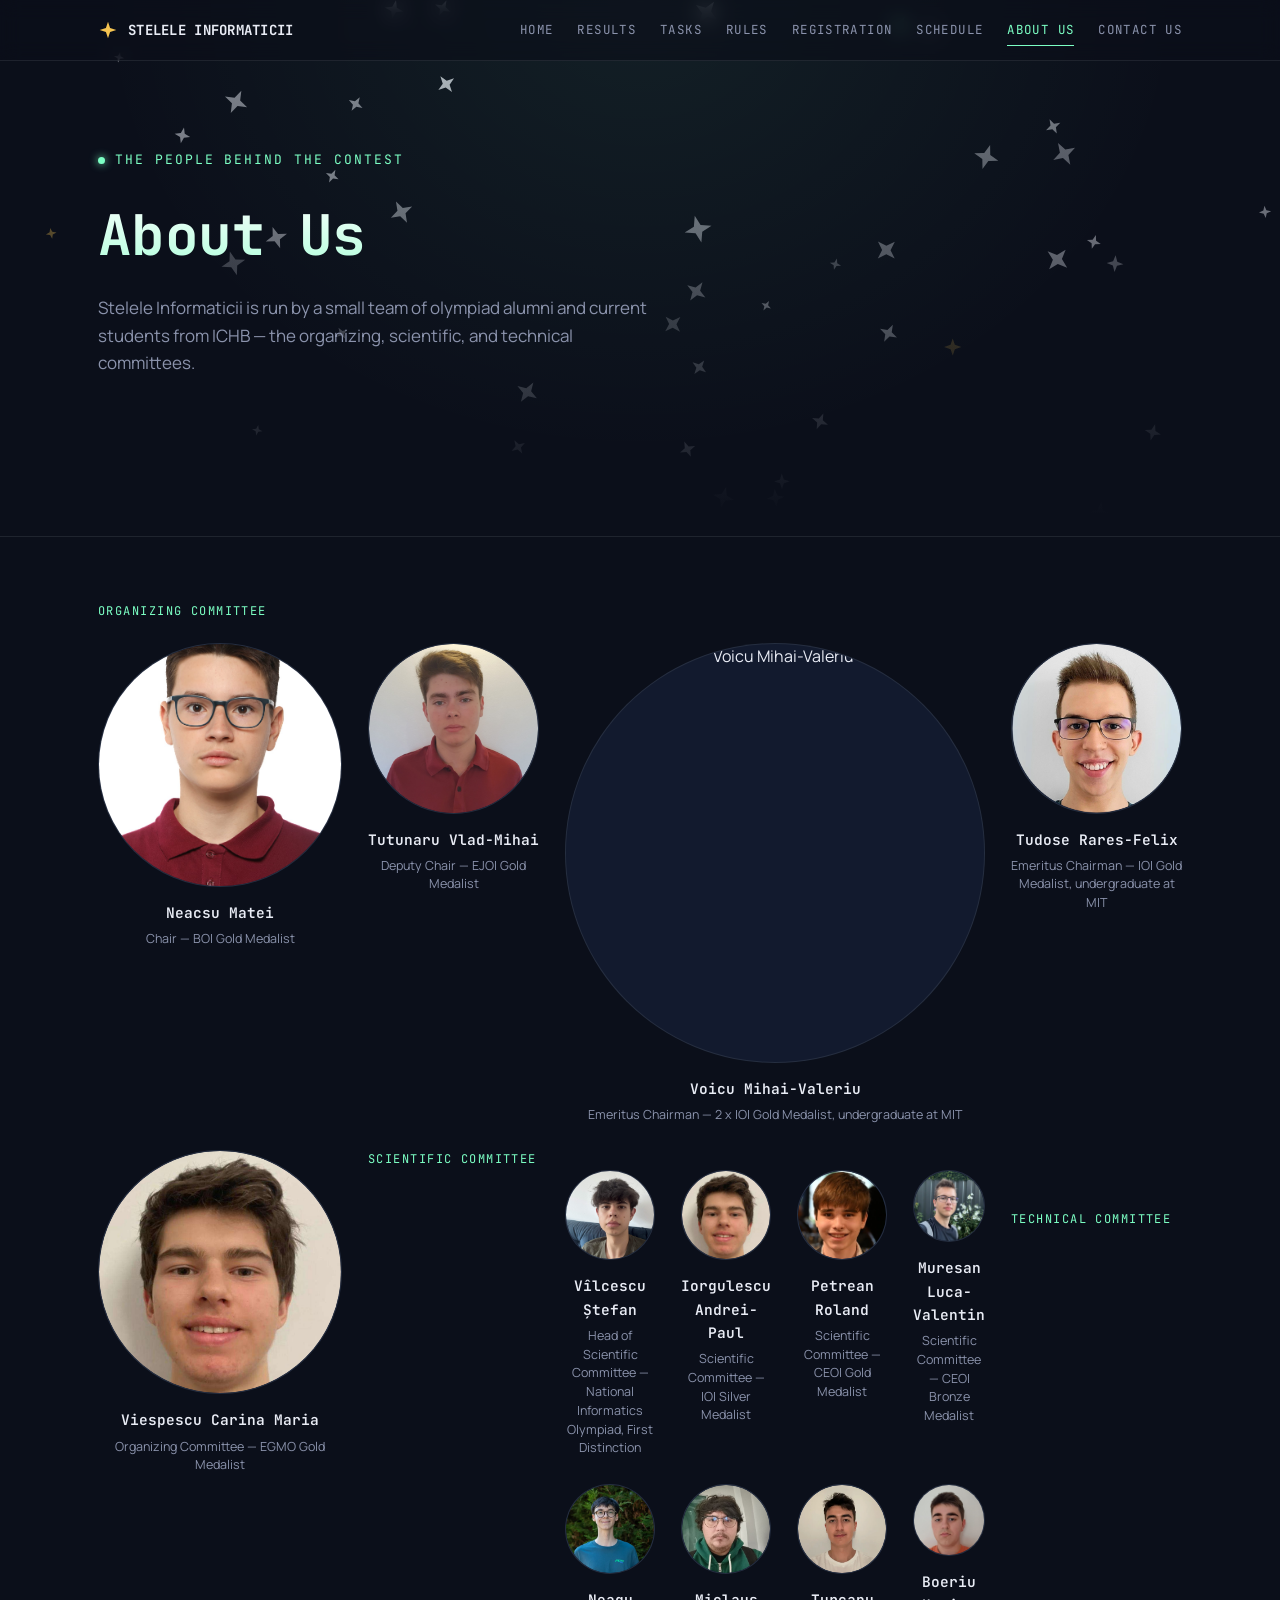
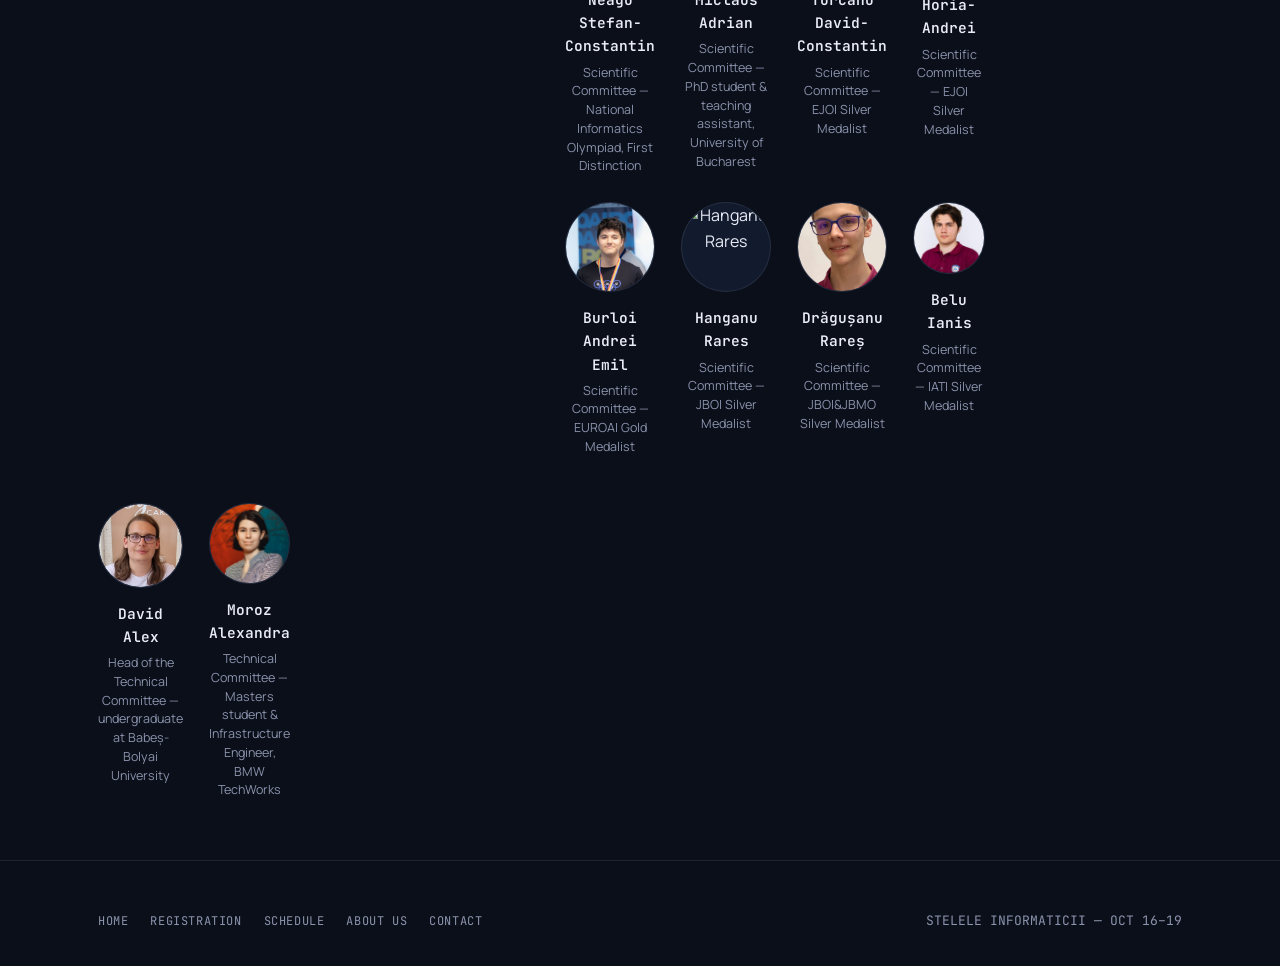
==== about.html @ 8d378898 "we" ====
<!DOCTYPE html>
<html lang="en">
<head>
<meta charset="UTF-8">
<meta name="viewport" content="width=device-width, initial-scale=1, minimum-scale=1">
<title>About Us — Stelele Informaticii</title>
<meta name="description" content="Meet the organizing, scientific, and technical committees behind Stelele Informaticii.">
<meta name="robots" content="index, follow">
<link rel="canonical" href="https://steleleinformaticii.ichb.ro/about">
<meta property="og:type" content="website">
<meta property="og:site_name" content="Stelele Informaticii">
<meta property="og:title" content="About Us — Stelele Informaticii">
<meta property="og:description" content="Meet the organizing, scientific, and technical committees behind Stelele Informaticii.">
<meta property="og:url" content="https://steleleinformaticii.ichb.ro/about">
<meta property="og:image" content="https://steleleinformaticii.ichb.ro/assets/icons/favicon-512.png">
<meta name="twitter:card" content="summary_large_image">
<meta name="twitter:title" content="About Us — Stelele Informaticii">
<meta name="twitter:description" content="Meet the organizing, scientific, and technical committees behind Stelele Informaticii.">
<meta name="twitter:image" content="https://steleleinformaticii.ichb.ro/assets/icons/favicon-512.png">
<link rel="preconnect" href="https://fonts.googleapis.com">
<link rel="preconnect" href="https://fonts.gstatic.com" crossorigin>
<link href="https://fonts.googleapis.com/css2?family=JetBrains+Mono:wght@400;500;600;700&family=Manrope:wght@400;500;600;700;800&display=swap" rel="stylesheet">
<link rel="stylesheet" href="/assets/style.css">
<link rel="icon" href="/assets/icons/favicon.svg" type="image/svg+xml">
<link rel="icon" href="/assets/icons/favicon.ico" sizes="any">
<link rel="apple-touch-icon" href="/assets/icons/apple-touch-icon.png">
</head>
<body>

<header class="site-header">
  <nav>
    <a class="brand" href="/">
      <span class="glyph"><svg viewBox="0 0 24 24" fill="none"><path d="M12 2L14.5 9.5L22 12L14.5 14.5L12 22L9.5 14.5L2 12L9.5 9.5L12 2Z" fill="#F5C451"/></svg></span>
      STELELE INFORMATICII
    </a>
    <button class="navtoggle" id="navToggle" aria-label="Toggle menu">☰</button>
    <div class="navlinks" id="navLinks">
      <a href="/">Home</a>
      <a href="/results">Results</a>
      <a href="/tasks">Tasks</a>
      <a href="/rules">Rules</a>
      <a href="/registration">Registration</a>
      <a href="/schedule">Schedule</a>
      <a href="/about" class="active">About Us</a>
      <a href="/contact">Contact Us</a>
    </div>
  </nav>
</header>

<section class="page-hero">
  <canvas id="starfield"></canvas>
  <div class="page-hero-inner">
    <span class="eyebrow"><span class="dot"></span> THE PEOPLE BEHIND THE CONTEST</span>
    <h1>About Us</h1>
    <p class="lede">Stelele Informaticii is run by a small team of olympiad alumni and current students from ICHB — the organizing, scientific, and technical committees.</p>
  </div>
</section>

<section class="tight">
  <div class="container">

    <span class="team-group-label">Organizing Committee</span>
    <div class="team-grid">
      <div class="team-card">
        <div class="team-photo"><img src="uploads/photos/neacsu.png" alt="Neacsu Matei" loading="lazy"></div>
        <h3>Neacsu Matei</h3>
        <p>Chair — BOI Gold Medalist</p>
      </div>
        <div class="team-card">
        <div class="team-photo"><img src="uploads/teamPhotos/tvladm-1024x1024.png" alt="Tutunaru Vlad-Mihai" loading="lazy"></div>
        <h3>Tutunaru Vlad-Mihai</h3>
        <p>Deputy Chair — EJOI Gold Medalist</p>
      </div>
      <div class="team-card">
        <div class="team-photo"><img src="uploads/teamPhotos/untitled-design-1-1-1024.png" alt="Voicu Mihai-Valeriu" loading="lazy"></div>
        <h3>Voicu Mihai-Valeriu</h3>
        <p>Emeritus Chairman — 2 x IOI Gold Medalist, undergraduate at MIT</p>
      </div>
      <div class="team-card">
        <div class="team-photo"><img src="uploads/teamPhotos/untitled-design-1024-2.png" alt="Tudose Rares-Felix" loading="lazy"></div>
        <h3>Tudose Rares-Felix</h3>
        <p>Emeritus Chairman — IOI Gold Medalist, undergraduate at MIT</p>
      </div>
      <div class="team-card">
        <div class="team-photo"><img src="uploads/teamPhotos/IMG-20251005-WA0005-modified.png" alt="Iorgulescu Andrei-Paul" loading="lazy"></div>
        <h3>Viespescu Carina Maria</h3>
        <p>Organizing Committee — EGMO Gold Medalist</p>
    </div>

    <span class="team-group-label">Scientific Committee</span>
    <div class="team-grid">
      <div class="team-card">
        <div class="team-photo"><img src="uploads/photos/vilcescu.png" alt="Vîlcescu Ștefan" loading="lazy"></div>
        <h3>Vîlcescu Ștefan</h3>
        <p>Head of Scientific Committee — National Informatics Olympiad, First Distinction</p>
      </div>
      <div class="team-card">
        <div class="team-photo"><img src="uploads/teamPhotos/IMG-20251005-WA0005-modified.png" alt="Iorgulescu Andrei-Paul" loading="lazy"></div>
        <h3>Iorgulescu Andrei-Paul</h3>
        <p>Scientific Committee — IOI Silver Medalist</p>
      </div>
      <div class="team-card">
        <div class="team-photo"><img src="uploads/teamPhotos/cropped_circle_image2.png" alt="Roland Petrean" loading="lazy"></div>
        <h3>Petrean Roland</h3>
        <p>Scientific Committee — CEOI Gold Medalist</p>
      </div>
      <div class="team-card">
        <div class="team-photo"><img src="uploads/teamPhotos/muresan.png" alt="Muresan Luca-Valentin" loading="lazy"></div>
        <h3>Muresan Luca-Valentin</h3>
        <p>Scientific Committee — CEOI Bronze Medalist</p>
      </div>
      <div class="team-card">
        <div class="team-photo"><img src="uploads/teamPhotos/neagu.png" alt="Neagu Stefan-Constantin" loading="lazy"></div>
        <h3>Neagu Stefan-Constantin</h3>
        <p>Scientific Committee — National Informatics Olympiad, First Distinction</p>
      </div>
      <div class="team-card">
        <div class="team-photo"><img src="uploads/teamPhotos/miclaus.png" alt="Miclaus Adrian" loading="lazy"></div>
        <h3>Miclaus Adrian</h3>
        <p>Scientific Committee — PhD student &amp; teaching assistant, University of Bucharest</p>
      </div>
      <div class="team-card">
        <div class="team-photo"><img src="uploads/teamPhotos/turcavid.png" alt="Turcanu David-Constantin" loading="lazy"></div>
        <h3>Turcanu David-Constantin</h3>
        <p>Scientific Committee — EJOI Silver Medalist</p>
      </div>
      <div class="team-card">
        <div class="team-photo"><img src="uploads/photos/boeriu.png" alt="Boeriu Horia-Andrei" loading="lazy"></div>
        <h3>Boeriu Horia-Andrei</h3>
        <p>Scientific Committee — EJOI Silver Medalist</p>
      </div>
      <div class="team-card">
        <div class="team-photo"><img src="uploads/photos/burloi.png" alt="Burloi Andrei Emil" loading="lazy"></div>
        <h3>Burloi Andrei Emil</h3>
        <p>Scientific Committee — EUROAI Gold Medalist</p>
      </div>
      <div class="team-card">
        <div class="team-photo"><img src="uploads/photos/hanganu.png" alt="Hanganu Rares" loading="lazy"></div>
        <h3>Hanganu Rares</h3>
        <p>Scientific Committee — JBOI Silver Medalist</p>
      </div>
      <div class="team-card">
        <div class="team-photo"><img src="uploads/photos/dragusanu.png" alt="Drăgușanu Rareș" loading="lazy"></div>
        <h3>Drăgușanu Rareș</h3>
        <p>Scientific Committee — JBOI&JBMO Silver Medalist</p>
        </p>
      </div>
      <div class="team-card">
        <div class="team-photo"><img src="uploads/photos/belu.png" alt="Belu Ianis" loading="lazy"></div>
        <h3>Belu Ianis</h3>
        <p>Scientific Committee — IATI Silver Medalist</p>
        </p>
      </div>
    </div>

    <span class="team-group-label">Technical Committee</span>
    <div class="team-grid">
      <div class="team-card">
        <div class="team-photo"><img src="uploads/teamPhotos/alexutzucerculet-1024x1024.png" alt="David Alex" loading="lazy"></div>
        <h3>David Alex</h3>
        <p>Head of the Technical Committee — undergraduate at Babeș-Bolyai University</p>
      </div>
        <div class="team-card">
        <div class="team-photo"><img src="uploads/photos/moroz.png" alt="Moroz Alexandra" loading="lazy"></div>
        <h3>Moroz Alexandra</h3>
        <p>Technical Committee — Masters student & Infrastructure Engineer, BMW TechWorks</p>
      </div>
    </div>

  </div>
</section>

<footer>
  <div class="container footer-inner">
    <div class="footer-links">
      <a href="/">Home</a>
      <a href="/registration">Registration</a>
      <a href="/schedule">Schedule</a>
      <a href="/about">About Us</a>
      <a href="/contact">Contact</a>
    </div>
    <div class="footer-credit">STELELE INFORMATICII — OCT 16–19</div>
  </div>
</footer>

<script src="/assets/main.js"></script>
</body>
</html>
---- assets/style.css ----
/* ===================================================================
   Stelele Informaticii — shared stylesheet
   =================================================================== */

:root{
  --void:#0B0F1A;
  --space:#121A2E;
  --space-light:#1B2740;
  --star-gold:#F5C451;
  --phosphor:#7CFFC4;
  --text:#E9ECF5;
  --muted:#8B93AC;
  --line: rgba(233,236,245,0.09);
  --font-display:'JetBrains Mono', monospace;
  --font-body:'Manrope', sans-serif;
}

*{box-sizing:border-box; margin:0; padding:0;}
html{scroll-behavior:smooth;}
body{
  background:var(--void);
  color:var(--text);
  font-family:var(--font-body);
  line-height:1.6;
  overflow-x:hidden;
}
a{color:inherit; text-decoration:none;}
::selection{background:var(--phosphor); color:var(--void);}
:focus-visible{outline:2px solid var(--phosphor); outline-offset:3px;}
img{max-width:100%; display:block;}

.container{max-width:1140px; margin:0 auto; padding:0 28px;}

/* ---------- NAV ---------- */
header.site-header{
  position:fixed; top:0; left:0; right:0; z-index:50;
  backdrop-filter:blur(10px);
  background:rgba(11,15,26,0.65);
  border-bottom:1px solid var(--line);
}
nav{
  display:flex; align-items:center; justify-content:space-between;
  padding:16px 28px; max-width:1140px; margin:0 auto;
}
.brand{
  display:flex; align-items:center; gap:10px;
  font-family:var(--font-display); font-weight:700; font-size:14px; letter-spacing:0.02em;
  white-space:nowrap;
}
.brand .glyph{width:20px; height:20px; display:inline-block; flex-shrink:0;}
.brand .glyph svg{width:100%; height:100%;}
.navlinks{
  display:flex; gap:24px; font-size:12.5px; font-family:var(--font-display);
  letter-spacing:0.03em; text-transform:uppercase;
}
.navlinks a{color:var(--muted); position:relative; padding:4px 0; transition:color .2s ease; white-space:nowrap;}
.navlinks a:hover, .navlinks a.active{color:var(--phosphor);}
.navlinks a::after{
  content:''; position:absolute; left:0; bottom:-2px; width:0; height:1px;
  background:var(--phosphor); transition:width .25s ease;
}
.navlinks a:hover::after, .navlinks a.active::after{width:100%;}
.navtoggle{display:none; background:none; border:none; color:var(--text); font-size:22px; cursor:pointer;}

@media (max-width: 900px){
  .navlinks{
    position:fixed; top:65px; left:0; right:0;
    background:var(--space); border-bottom:1px solid var(--line);
    display:grid; grid-template-columns:1fr 1fr; gap:0;
    padding:6px 0 10px;
    max-height:calc(100vh - 65px);
    overflow-y:auto;
    box-shadow:0 20px 40px rgba(0,0,0,0.35);
    opacity:0; visibility:hidden; transform:translateY(-8px);
    transition:opacity .2s ease, transform .2s ease, visibility .2s ease;
  }
  .navlinks.open{opacity:1; visibility:visible; transform:translateY(0);}
  .navlinks a{
    padding:13px 20px; width:100%;
    border-bottom:1px solid var(--line);
  }
  .navlinks a::after{display:none;}
  .navtoggle{display:block;}
}
@media (max-width: 420px){
  .navlinks{grid-template-columns:1fr;}
}

/* ---------- STARFIELD ---------- */
#starfield{position:absolute; inset:0; width:100%; height:100%; display:block; z-index:0;}

/* ---------- HERO (home) ---------- */
.hero{
  position:relative; min-height:100vh; display:flex; flex-direction:column;
  justify-content:center; padding-top:90px; overflow:hidden;
}
.hero::after{
  content:''; position:absolute; inset:0;
  background:radial-gradient(ellipse 900px 650px at 8% 42%, rgba(11,15,26,0.72), transparent 68%),
             radial-gradient(ellipse at 50% 30%, rgba(124,255,196,0.05), transparent 60%),
             linear-gradient(180deg, transparent 0%, var(--void) 96%);
  pointer-events:none;
}
.hero-inner{position:relative; z-index:2; max-width:1140px; margin:0 auto; padding:0 28px; width:100%;}

/* ---------- PAGE HERO (subpages) ---------- */
.page-hero{
  position:relative; min-height:44vh; display:flex; flex-direction:column;
  justify-content:center; padding-top:90px; overflow:hidden; border-bottom:1px solid var(--line);
}
.page-hero::after{
  content:''; position:absolute; inset:0;
  background:radial-gradient(ellipse at 50% 0%, rgba(124,255,196,0.07), transparent 60%),
             linear-gradient(180deg, transparent 0%, var(--void) 96%);
  pointer-events:none;
}
.page-hero-inner{position:relative; z-index:2; max-width:1140px; margin:0 auto; padding:60px 28px; width:100%;}
.page-hero h1{
  font-family:var(--font-display); font-weight:700; font-size:clamp(32px, 6vw, 56px);
  letter-spacing:-0.01em; margin-bottom:14px;
  background:linear-gradient(180deg, #fff 0%, var(--phosphor) 150%);
  -webkit-background-clip:text; background-clip:text; color:transparent;
}
.page-hero p.lede{color:var(--muted); font-size:17px; max-width:560px;}

.eyebrow{
  font-family:var(--font-display); color:var(--phosphor); font-size:13px; letter-spacing:0.15em;
  text-transform:uppercase; display:flex; align-items:center; gap:10px; margin-bottom:20px;
}
.eyebrow .dot{
  width:7px; height:7px; background:var(--phosphor); border-radius:50%;
  box-shadow:0 0 8px var(--phosphor); animation:pulse 1.8s ease-in-out infinite;
}
@keyframes pulse{0%,100%{opacity:1;} 50%{opacity:.35;}}

h1.title{
  font-family:var(--font-display); font-weight:700; font-size:clamp(42px, 8vw, 92px);
  line-height:1.02; letter-spacing:-0.01em;
  background:linear-gradient(180deg, #fff 0%, var(--phosphor) 130%);
  -webkit-background-clip:text; background-clip:text; color:transparent; margin-bottom:22px;
  text-shadow:0 4px 30px rgba(0,0,0,0.45);
}
.subhead{font-size:clamp(17px, 2.2vw, 21px); color:var(--muted); max-width:560px; margin-bottom:36px; font-weight:500; text-shadow:0 2px 16px rgba(11,15,26,0.9);}
.datestamp{
  display:inline-flex; align-items:center; gap:14px; font-family:var(--font-display);
  font-size:clamp(24px, 4vw, 40px); font-weight:700; color:var(--star-gold); margin-bottom:36px; letter-spacing:0.02em;
}
.datestamp .cursor{display:inline-block; width:0.5ch; height:1em; background:var(--star-gold); animation:blink 1s steps(1) infinite;}
@keyframes blink{50%{opacity:0;}}

.cta-row{display:flex; gap:18px; flex-wrap:wrap;}
.btn{
  display:inline-flex; align-items:center; gap:8px; font-family:var(--font-display); font-size:13px;
  letter-spacing:0.06em; text-transform:uppercase; padding:15px 26px; border-radius:3px;
  transition:all .2s ease; cursor:pointer; border:1px solid transparent;
}
.btn-primary{background:var(--phosphor); color:var(--void) !important; font-weight:700;}
.btn-primary:hover{background:#98ffd2; transform:translateY(-1px);}
.btn-ghost{border:1px solid var(--line); color:var(--text);}
.btn-ghost:hover{border-color:var(--phosphor); color:var(--phosphor);}
.btn-small{padding:10px 18px; font-size:11.5px;}

/* ---------- SECTION GENERIC ---------- */
section{position:relative; padding:100px 0;}
section.tight{padding:60px 0;}
.section-label{
  font-family:var(--font-display); color:var(--phosphor); font-size:13px; letter-spacing:0.15em;
  text-transform:uppercase; margin-bottom:14px; display:block;
}
h2.section-title{
  font-family:var(--font-display); font-weight:700; font-size:clamp(28px, 4vw, 44px);
  letter-spacing:-0.01em; margin-bottom:20px; max-width:640px;
}
.section-intro{color:var(--muted); font-size:17px; max-width:640px; margin-bottom:50px;}

/* ---------- CONSTELLATION FEATURES (home) ---------- */
.constellation{position:relative;}
.constellation-svg{position:absolute; top:60px; left:0; width:100%; height:calc(100% - 120px); z-index:0; pointer-events:none;}
.constellation-svg path{fill:none; stroke:var(--line); stroke-width:1; stroke-dasharray:4 6;}
.constellation-svg circle{fill:var(--star-gold); opacity:.5;}
.feature-grid{position:relative; z-index:1; display:grid; grid-template-columns:repeat(3, 1fr); gap:32px;}
@media (max-width:900px){.feature-grid{grid-template-columns:1fr; gap:20px;} .constellation-svg{display:none;}}
.feature-card{
  background:linear-gradient(160deg, var(--space), var(--space-light)); border:1px solid var(--line);
  border-radius:6px; padding:34px 28px; transition:transform .25s ease, border-color .25s ease;
}
.feature-card:hover{transform:translateY(-6px); border-color:rgba(124,255,196,0.35);}
.feature-node{
  width:34px; height:34px; border-radius:50%; background:var(--void); border:1px solid var(--star-gold);
  display:flex; align-items:center; justify-content:center; margin-bottom:22px; position:relative;
}
.feature-node::before{content:''; position:absolute; inset:-6px; border:1px solid rgba(245,196,81,0.25); border-radius:50%;}
.feature-node svg{width:16px; height:16px; stroke:var(--star-gold);}
.feature-card h3{font-family:var(--font-display); font-size:18px; margin-bottom:10px; font-weight:600;}
.feature-card p{color:var(--muted); font-size:15px;}

/* ---------- DATES / LOG ---------- */
.dates-section{background:var(--space); border-top:1px solid var(--line); border-bottom:1px solid var(--line);}
.log-grid{
  display:grid; grid-template-columns:1fr 1fr; gap:1px; background:var(--line);
  border:1px solid var(--line); border-radius:6px; overflow:hidden;
}
@media (max-width:780px){.log-grid{grid-template-columns:1fr;}}
.log-entry{background:var(--void); padding:36px 34px;}
.log-entry .tag{font-family:var(--font-display); font-size:12px; letter-spacing:0.1em; text-transform:uppercase; color:var(--phosphor); display:block; margin-bottom:14px;}
.log-entry h3{font-family:var(--font-display); font-size:22px; margin-bottom:12px;}
.log-entry p{color:var(--muted); font-size:15px;}
.log-entry p a{color:var(--star-gold); border-bottom:1px solid rgba(245,196,81,0.4);}
.log-entry .value{font-family:var(--font-display); font-weight:700; color:var(--text);}

/* ---------- MISSION ---------- */
.mission-grid{display:grid; grid-template-columns:repeat(3, 1fr); gap:32px; margin-top:50px;}
@media (max-width:900px){.mission-grid{grid-template-columns:1fr;}}
.mission-card{border-top:1px solid var(--line); padding-top:24px;}
.mission-card .num{font-family:var(--font-display); color:var(--star-gold); font-size:13px; display:block; margin-bottom:14px;}
.mission-card h3{font-family:var(--font-display); font-size:18px; margin-bottom:10px; font-weight:600;}
.mission-card p{color:var(--muted); font-size:15px;}

/* ---------- CTA ---------- */
.cta-section{text-align:center; position:relative;}
.cta-section h2{font-family:var(--font-display); font-size:clamp(28px, 5vw, 46px); max-width:700px; margin:0 auto 20px; font-weight:700;}
.cta-section p{color:var(--muted); max-width:600px; margin:0 auto 40px; font-size:17px;}

/* ---------- PROSE (rules / registration text) ---------- */
.prose-block{max-width:760px;}
.prose-block + .prose-block{margin-top:56px; padding-top:44px; border-top:1px solid var(--line);}
.prose-block h2{
  font-family:var(--font-display); font-size:22px; font-weight:600; color:var(--phosphor);
  margin-bottom:16px; letter-spacing:0.01em;
}
.prose-block p{color:var(--muted); font-size:15.5px; margin-bottom:14px;}
.prose-block p:last-child{margin-bottom:0;}
.prose-block a{color:var(--star-gold); border-bottom:1px solid rgba(245,196,81,0.4);}
.prose-block ul{color:var(--muted); font-size:15.5px; padding-left:20px; margin-bottom:14px;}
.prose-block ul li{margin-bottom:6px;}
.prose-block strong{color:var(--text); font-weight:600;}
.toc{
  display:flex; flex-wrap:wrap; gap:10px; margin-bottom:60px;
}
.toc a{
  font-family:var(--font-display); font-size:12px; letter-spacing:0.04em; text-transform:uppercase;
  color:var(--muted); border:1px solid var(--line); padding:9px 16px; border-radius:20px; transition:all .2s ease;
}
.toc a:hover{border-color:var(--phosphor); color:var(--phosphor);}

.callout{
  background:linear-gradient(160deg, var(--space), var(--space-light)); border:1px solid var(--line);
  border-radius:6px; padding:26px 28px; margin-top:20px; display:flex; gap:16px; align-items:flex-start;
}
.callout .mark{color:var(--star-gold); font-family:var(--font-display); font-weight:700; font-size:13px; flex-shrink:0; margin-top:2px;}
.callout p{color:var(--muted); font-size:14.5px; margin:0;}

/* ---------- REGISTRATION LINK CARDS ---------- */
.reg-grid{display:grid; grid-template-columns:1fr 1fr; gap:24px; margin-top:20px;}
@media (max-width:700px){.reg-grid{grid-template-columns:1fr;}}
.reg-card{
  background:linear-gradient(160deg, var(--space), var(--space-light)); border:1px solid var(--line);
  border-radius:6px; padding:30px 28px;
}
.reg-card h3{font-family:var(--font-display); font-size:17px; margin-bottom:10px;}
.reg-card p{color:var(--muted); font-size:14.5px; margin-bottom:20px;}

/* ---------- TIMELINE (schedule) ---------- */
.timeline{position:relative; margin-top:20px;}
.timeline::before{
  content:''; position:absolute; left:19px; top:12px; bottom:12px; width:1px;
  background:linear-gradient(180deg, var(--star-gold), var(--line) 90%);
}
@media (max-width:700px){.timeline::before{left:11px;}}
.timeline-day{position:relative; padding-left:56px; margin-bottom:52px;}
@media (max-width:700px){.timeline-day{padding-left:36px;}}
.timeline-day:last-child{margin-bottom:0;}
.timeline-day::before{
  content:''; position:absolute; left:12px; top:6px; width:15px; height:15px; border-radius:50%;
  background:var(--void); border:2px solid var(--star-gold); box-shadow:0 0 12px rgba(245,196,81,0.4);
}
@media (max-width:700px){.timeline-day::before{left:4px; width:13px; height:13px;}}
.timeline-day .day-label{font-family:var(--font-display); color:var(--star-gold); font-size:13px; letter-spacing:0.08em; text-transform:uppercase; margin-bottom:4px; display:block;}
.timeline-day h3{font-family:var(--font-display); font-size:21px; margin-bottom:18px;}
.timeline-events{border-left:1px solid var(--line); padding-left:22px;}
.timeline-event{display:flex; gap:18px; padding:10px 0; border-bottom:1px solid var(--line);}
.timeline-event:last-child{border-bottom:none;}
.timeline-event .time{font-family:var(--font-display); color:var(--phosphor); font-size:13px; flex-shrink:0; width:110px;}
.timeline-event .what strong{display:block; font-size:15px; color:var(--text); margin-bottom:2px; font-weight:600;}
.timeline-event .what span{color:var(--muted); font-size:13.5px;}
@media (max-width:600px){
  .timeline-event{flex-direction:column; gap:4px;}
  .timeline-event .time{width:auto;}
}

/* ---------- TASKS ---------- */
.day-heading{
  font-family:var(--font-display); font-size:13px; letter-spacing:0.15em; text-transform:uppercase;
  color:var(--star-gold); margin:60px 0 24px; display:flex; align-items:center; gap:14px;
}
.day-heading:first-of-type{margin-top:0;}
.day-heading::after{content:''; flex:1; height:1px; background:var(--line);}
.task-card{
  background:linear-gradient(160deg, var(--space), var(--space-light)); border:1px solid var(--line);
  border-radius:6px; padding:26px 28px; margin-bottom:18px;
}
.task-card h3{font-family:var(--font-display); font-size:18px; margin-bottom:14px;}
.task-links{display:flex; flex-wrap:wrap; gap:10px;}
.task-links a{
  font-family:var(--font-display); font-size:12px; letter-spacing:0.03em; padding:8px 14px;
  border:1px solid var(--line); border-radius:4px; color:var(--muted); transition:all .2s ease;
}
.task-links a.primary{border-color:rgba(124,255,196,0.4); color:var(--phosphor);}
.task-links a:hover{border-color:var(--star-gold); color:var(--star-gold);}
.task-note{color:var(--muted); font-size:13px; margin-top:14px;}

/* ---------- TEAM (about) ---------- */
.team-grid{display:grid; grid-template-columns:repeat(4, 1fr); gap:26px; margin-top:20px;}
@media (max-width:980px){.team-grid{grid-template-columns:repeat(3, 1fr);}}
@media (max-width:700px){.team-grid{grid-template-columns:repeat(2, 1fr);}}
@media (max-width:480px){.team-grid{grid-template-columns:1fr;}}
.team-card{text-align:center;}
.team-photo{
  width:100%; aspect-ratio:1/1; border-radius:50%; overflow:hidden; border:1px solid var(--line);
  margin-bottom:14px; background:var(--space);
}
.team-photo img{width:100%; height:100%; object-fit:cover;}
.team-card h3{font-family:var(--font-display); font-size:14.5px; margin-bottom:6px; font-weight:600;}
.team-card p{color:var(--muted); font-size:12.5px; line-height:1.5;}
.team-group-label{
  font-family:var(--font-display); font-size:12px; letter-spacing:0.12em; text-transform:uppercase;
  color:var(--phosphor); margin:60px 0 24px;
}
.team-group-label:first-of-type{margin-top:0;}

/* ---------- CONTACT ---------- */
.contact-grid{display:grid; grid-template-columns:1fr 1fr; gap:40px; margin-top:10px;}
@media (max-width:820px){.contact-grid{grid-template-columns:1fr;}}
.contact-card{
  background:linear-gradient(160deg, var(--space), var(--space-light)); border:1px solid var(--line);
  border-radius:6px; padding:34px;
}
.contact-item{display:flex; gap:16px; padding:16px 0; border-bottom:1px solid var(--line);}
.contact-item:last-child{border-bottom:none;}
.contact-item .icon{
  width:36px; height:36px; border-radius:50%; border:1px solid var(--star-gold); flex-shrink:0;
  display:flex; align-items:center; justify-content:center;
}
.contact-item .icon svg{width:16px; height:16px; stroke:var(--star-gold);}
.contact-item .label{font-family:var(--font-display); font-size:11.5px; letter-spacing:0.06em; text-transform:uppercase; color:var(--muted); margin-bottom:4px;}
.contact-item .value{font-size:15.5px; color:var(--text);}
.contact-item .value a{color:var(--phosphor); border-bottom:1px solid rgba(124,255,196,0.4);}
.map-frame{border-radius:6px; overflow:hidden; border:1px solid var(--line); height:100%; min-height:320px;}
.map-frame iframe{width:100%; height:100%; min-height:320px; border:0; filter:grayscale(0.3) invert(0.92) contrast(0.9);}

/* ---------- RESULTS ---------- */
.results-embed{border:1px solid var(--line); border-radius:6px; overflow:hidden; background:var(--space);}
.results-embed iframe{width:100%; height:560px; border:0; display:block;}
.results-toolbar{display:flex; justify-content:space-between; align-items:center; flex-wrap:wrap; gap:16px; margin-bottom:20px;}

/* ---------- FOOTER ---------- */
footer{border-top:1px solid var(--line); padding:50px 0 34px;}
.footer-inner{display:flex; justify-content:space-between; align-items:center; flex-wrap:wrap; gap:24px;}
.footer-links{display:flex; gap:22px; flex-wrap:wrap; font-family:var(--font-display); font-size:12px; letter-spacing:0.05em; text-transform:uppercase;}
.footer-links a{color:var(--muted); transition:color .2s ease;}
.footer-links a:hover{color:var(--phosphor);}
.footer-credit{font-size:13px; color:var(--muted); font-family:var(--font-display);}

@media (prefers-reduced-motion: reduce){
  *{animation-duration:0.001ms !important; animation-iteration-count:1 !important; transition-duration:0.001ms !important;}
}
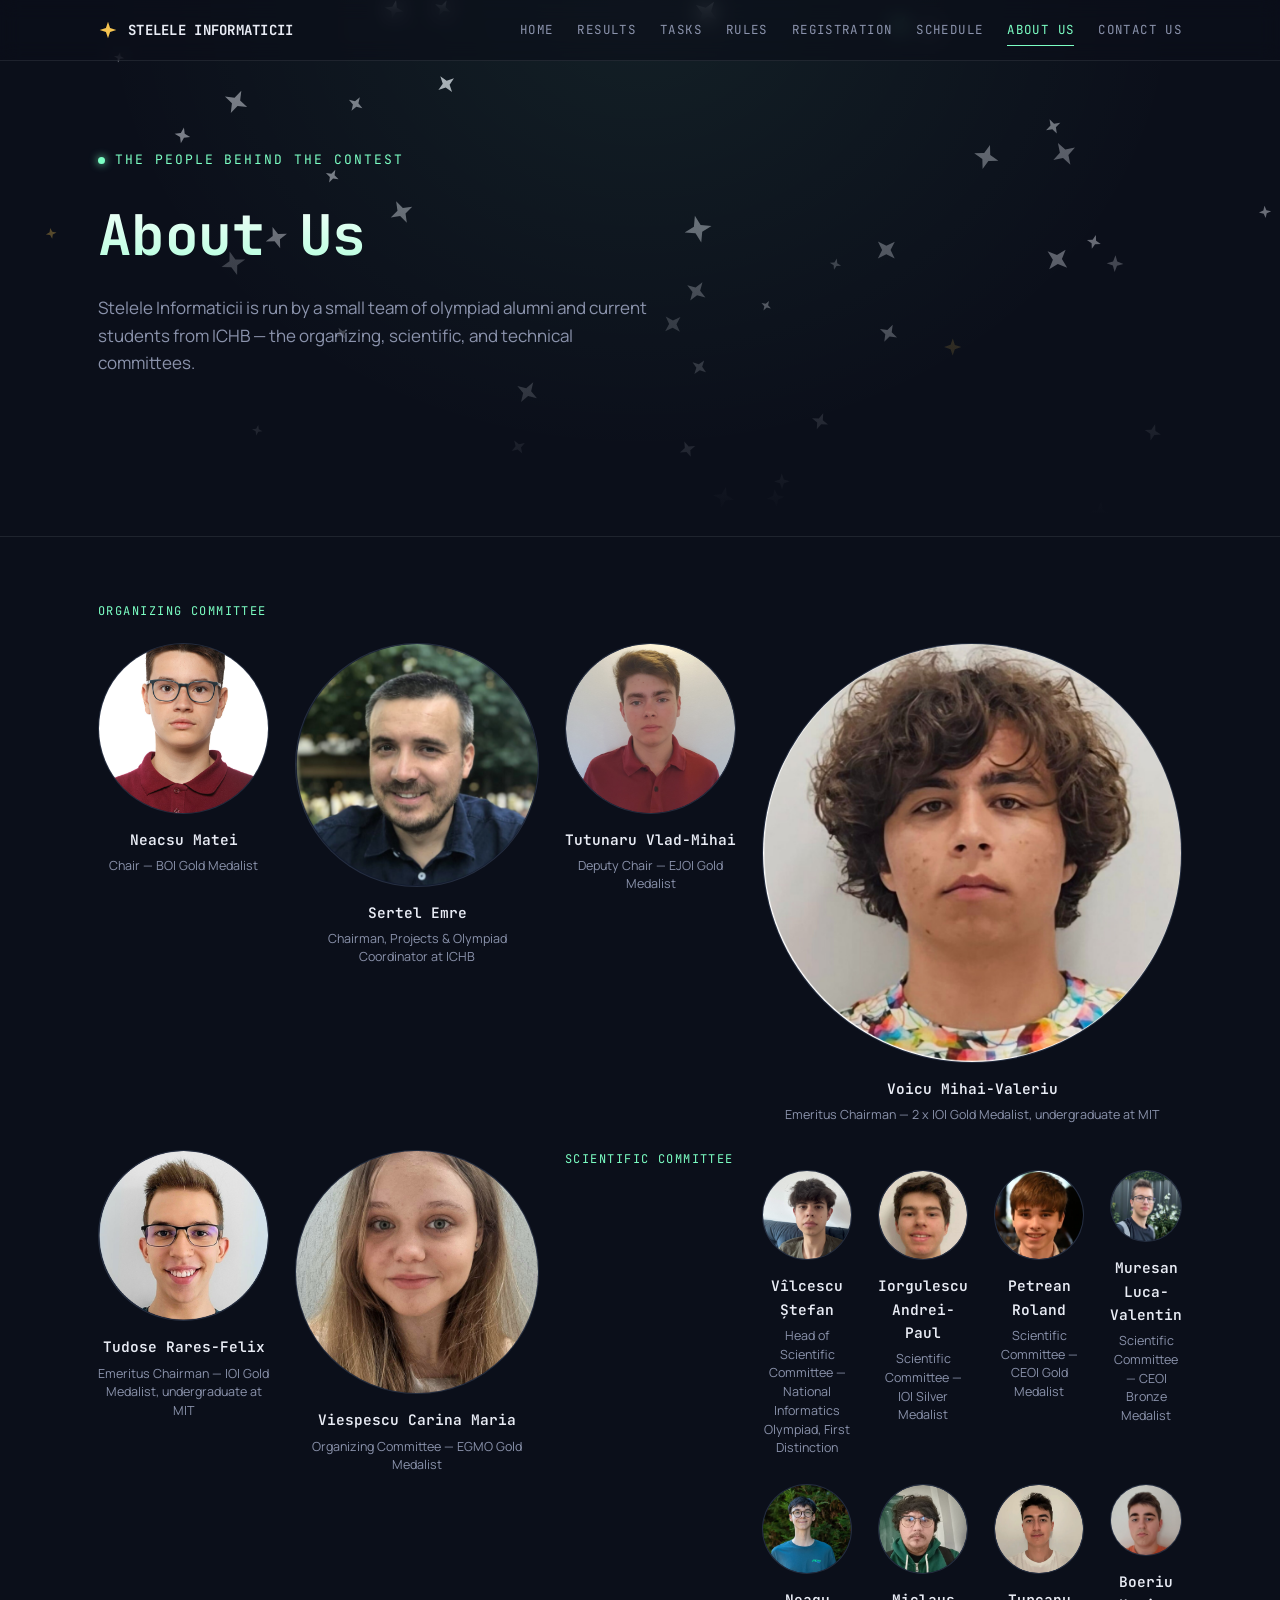
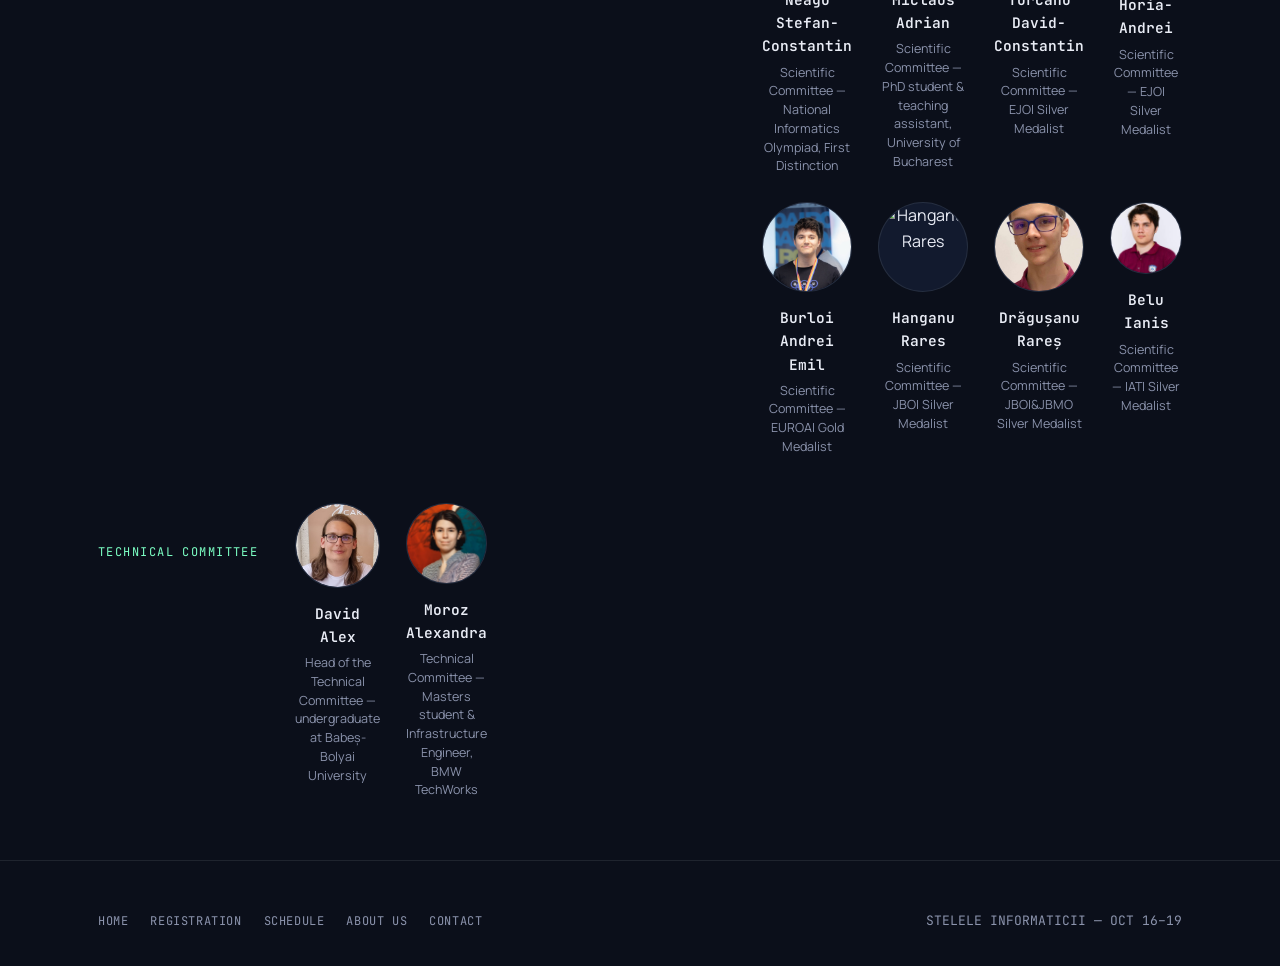
==== commit a7ab0fee: "lol" ====
--- a/about.html
+++ b/about.html
@@ -66,23 +66,28 @@
         <h3>Neacsu Matei</h3>
         <p>Chair — BOI Gold Medalist</p>
       </div>
-        <div class="team-card">
-        <div class="team-photo"><img src="uploads/teamPhotos/tvladm-1024x1024.png" alt="Tutunaru Vlad-Mihai" loading="lazy"></div>
+      <div class="team-card">
+        <div class="team-photo"><img src="uploads/photos/sertel.png" alt="Emre Sertel" loading="lazy"></div>
+        <h3>Sertel Emre</h3>
+        <p>Chairman, Projects & Olympiad Coordinator at ICHB</p>
+      </div>
+      <div class="team-card">
+        <div class="team-photo"><img src="uploads/photos/tutunaru.png" alt="Tutunaru Vlad-Mihai" loading="lazy"></div>
         <h3>Tutunaru Vlad-Mihai</h3>
         <p>Deputy Chair — EJOI Gold Medalist</p>
       </div>
       <div class="team-card">
-        <div class="team-photo"><img src="uploads/teamPhotos/untitled-design-1-1-1024.png" alt="Voicu Mihai-Valeriu" loading="lazy"></div>
+        <div class="team-photo"><img src="uploads/photos/voicu.png" alt="Voicu Mihai-Valeriu" loading="lazy"></div>
         <h3>Voicu Mihai-Valeriu</h3>
         <p>Emeritus Chairman — 2 x IOI Gold Medalist, undergraduate at MIT</p>
       </div>
       <div class="team-card">
-        <div class="team-photo"><img src="uploads/teamPhotos/untitled-design-1024-2.png" alt="Tudose Rares-Felix" loading="lazy"></div>
+        <div class="team-photo"><img src="uploads/photos/felix.png" alt="Tudose Rares-Felix" loading="lazy"></div>
         <h3>Tudose Rares-Felix</h3>
         <p>Emeritus Chairman — IOI Gold Medalist, undergraduate at MIT</p>
       </div>
       <div class="team-card">
-        <div class="team-photo"><img src="uploads/teamPhotos/IMG-20251005-WA0005-modified.png" alt="Iorgulescu Andrei-Paul" loading="lazy"></div>
+        <div class="team-photo"><img src="uploads/photos/viespescu.png" alt="Viespescu Carina Maria" loading="lazy"></div>
         <h3>Viespescu Carina Maria</h3>
         <p>Organizing Committee — EGMO Gold Medalist</p>
     </div>
@@ -95,32 +100,32 @@
         <p>Head of Scientific Committee — National Informatics Olympiad, First Distinction</p>
       </div>
       <div class="team-card">
-        <div class="team-photo"><img src="uploads/teamPhotos/IMG-20251005-WA0005-modified.png" alt="Iorgulescu Andrei-Paul" loading="lazy"></div>
+        <div class="team-photo"><img src="uploads/photos/iorgulescu.png" alt="Iorgulescu Andrei-Paul" loading="lazy"></div>
         <h3>Iorgulescu Andrei-Paul</h3>
         <p>Scientific Committee — IOI Silver Medalist</p>
       </div>
       <div class="team-card">
-        <div class="team-photo"><img src="uploads/teamPhotos/cropped_circle_image2.png" alt="Roland Petrean" loading="lazy"></div>
+        <div class="team-photo"><img src="uploads/photos/petrean.png" alt="Roland Petrean" loading="lazy"></div>
         <h3>Petrean Roland</h3>
         <p>Scientific Committee — CEOI Gold Medalist</p>
       </div>
       <div class="team-card">
-        <div class="team-photo"><img src="uploads/teamPhotos/muresan.png" alt="Muresan Luca-Valentin" loading="lazy"></div>
+        <div class="team-photo"><img src="uploads/photos/muresan.png" alt="Muresan Luca-Valentin" loading="lazy"></div>
         <h3>Muresan Luca-Valentin</h3>
         <p>Scientific Committee — CEOI Bronze Medalist</p>
       </div>
       <div class="team-card">
-        <div class="team-photo"><img src="uploads/teamPhotos/neagu.png" alt="Neagu Stefan-Constantin" loading="lazy"></div>
+        <div class="team-photo"><img src="uploads/photos/neagu.png" alt="Neagu Stefan-Constantin" loading="lazy"></div>
         <h3>Neagu Stefan-Constantin</h3>
         <p>Scientific Committee — National Informatics Olympiad, First Distinction</p>
       </div>
       <div class="team-card">
-        <div class="team-photo"><img src="uploads/teamPhotos/miclaus.png" alt="Miclaus Adrian" loading="lazy"></div>
+        <div class="team-photo"><img src="uploads/photos/miclaus.png" alt="Miclaus Adrian" loading="lazy"></div>
         <h3>Miclaus Adrian</h3>
         <p>Scientific Committee — PhD student &amp; teaching assistant, University of Bucharest</p>
       </div>
       <div class="team-card">
-        <div class="team-photo"><img src="uploads/teamPhotos/turcavid.png" alt="Turcanu David-Constantin" loading="lazy"></div>
+        <div class="team-photo"><img src="uploads/photos/turcanu.png" alt="Turcanu David-Constantin" loading="lazy"></div>
         <h3>Turcanu David-Constantin</h3>
         <p>Scientific Committee — EJOI Silver Medalist</p>
       </div>
@@ -156,7 +161,7 @@
     <span class="team-group-label">Technical Committee</span>
     <div class="team-grid">
       <div class="team-card">
-        <div class="team-photo"><img src="uploads/teamPhotos/alexutzucerculet-1024x1024.png" alt="David Alex" loading="lazy"></div>
+        <div class="team-photo"><img src="uploads/photos/alex.png" alt="David Alex" loading="lazy"></div>
         <h3>David Alex</h3>
         <p>Head of the Technical Committee — undergraduate at Babeș-Bolyai University</p>
       </div>
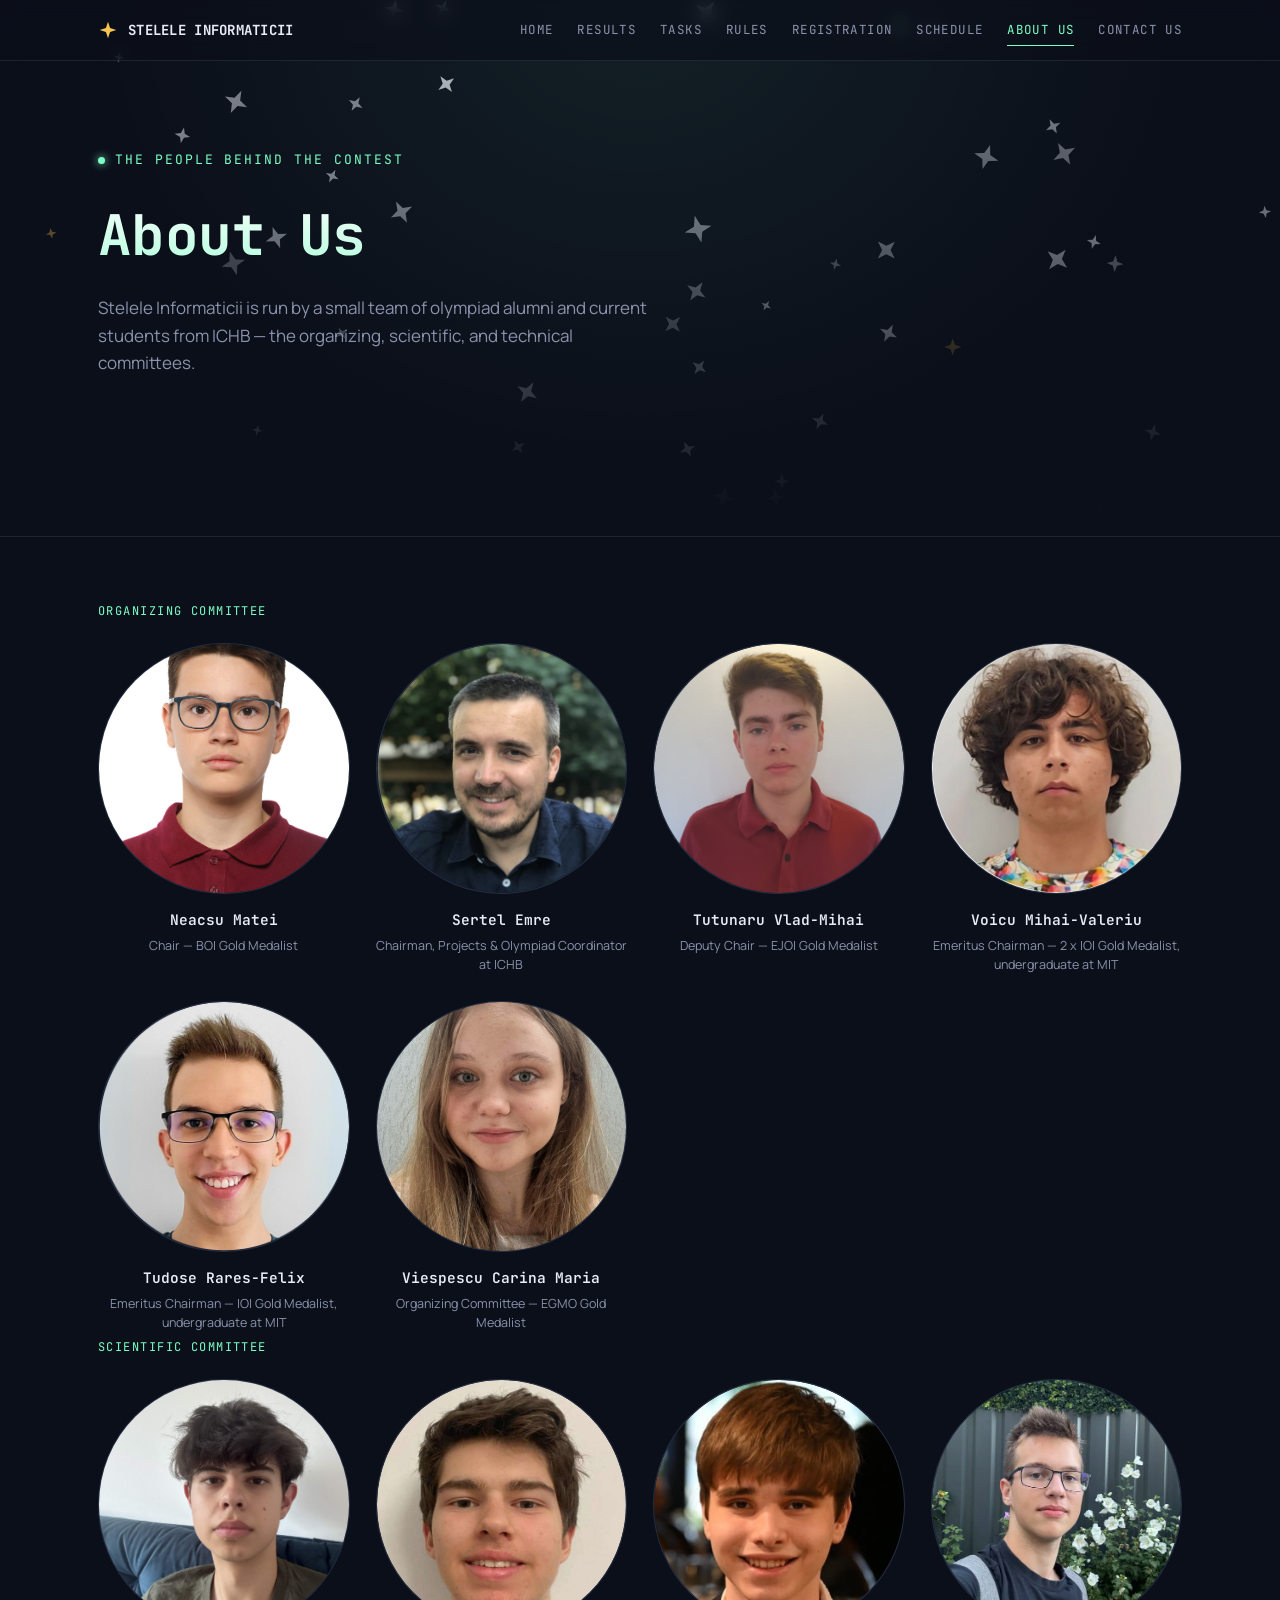
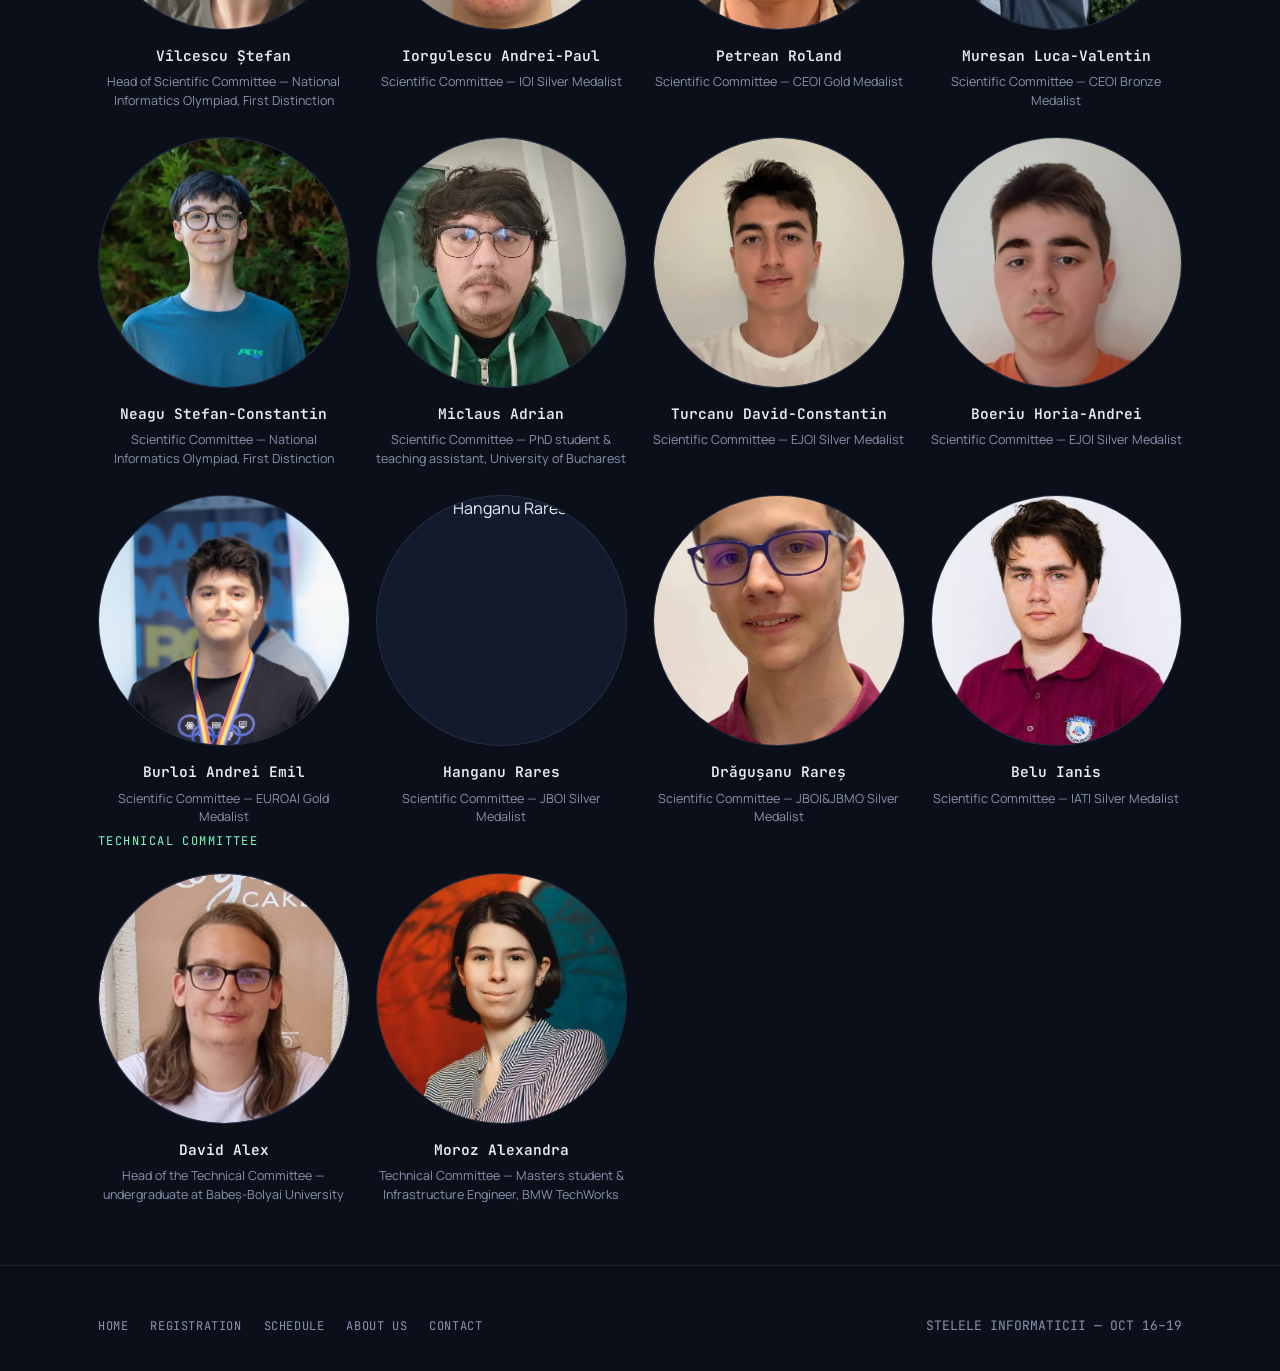
==== commit c4c0d295: "lol" ====
--- a/about.html
+++ b/about.html
@@ -90,8 +90,8 @@
         <div class="team-photo"><img src="uploads/photos/viespescu.png" alt="Viespescu Carina Maria" loading="lazy"></div>
         <h3>Viespescu Carina Maria</h3>
         <p>Organizing Committee — EGMO Gold Medalist</p>
+      </div>
     </div>
-
     <span class="team-group-label">Scientific Committee</span>
     <div class="team-grid">
       <div class="team-card">
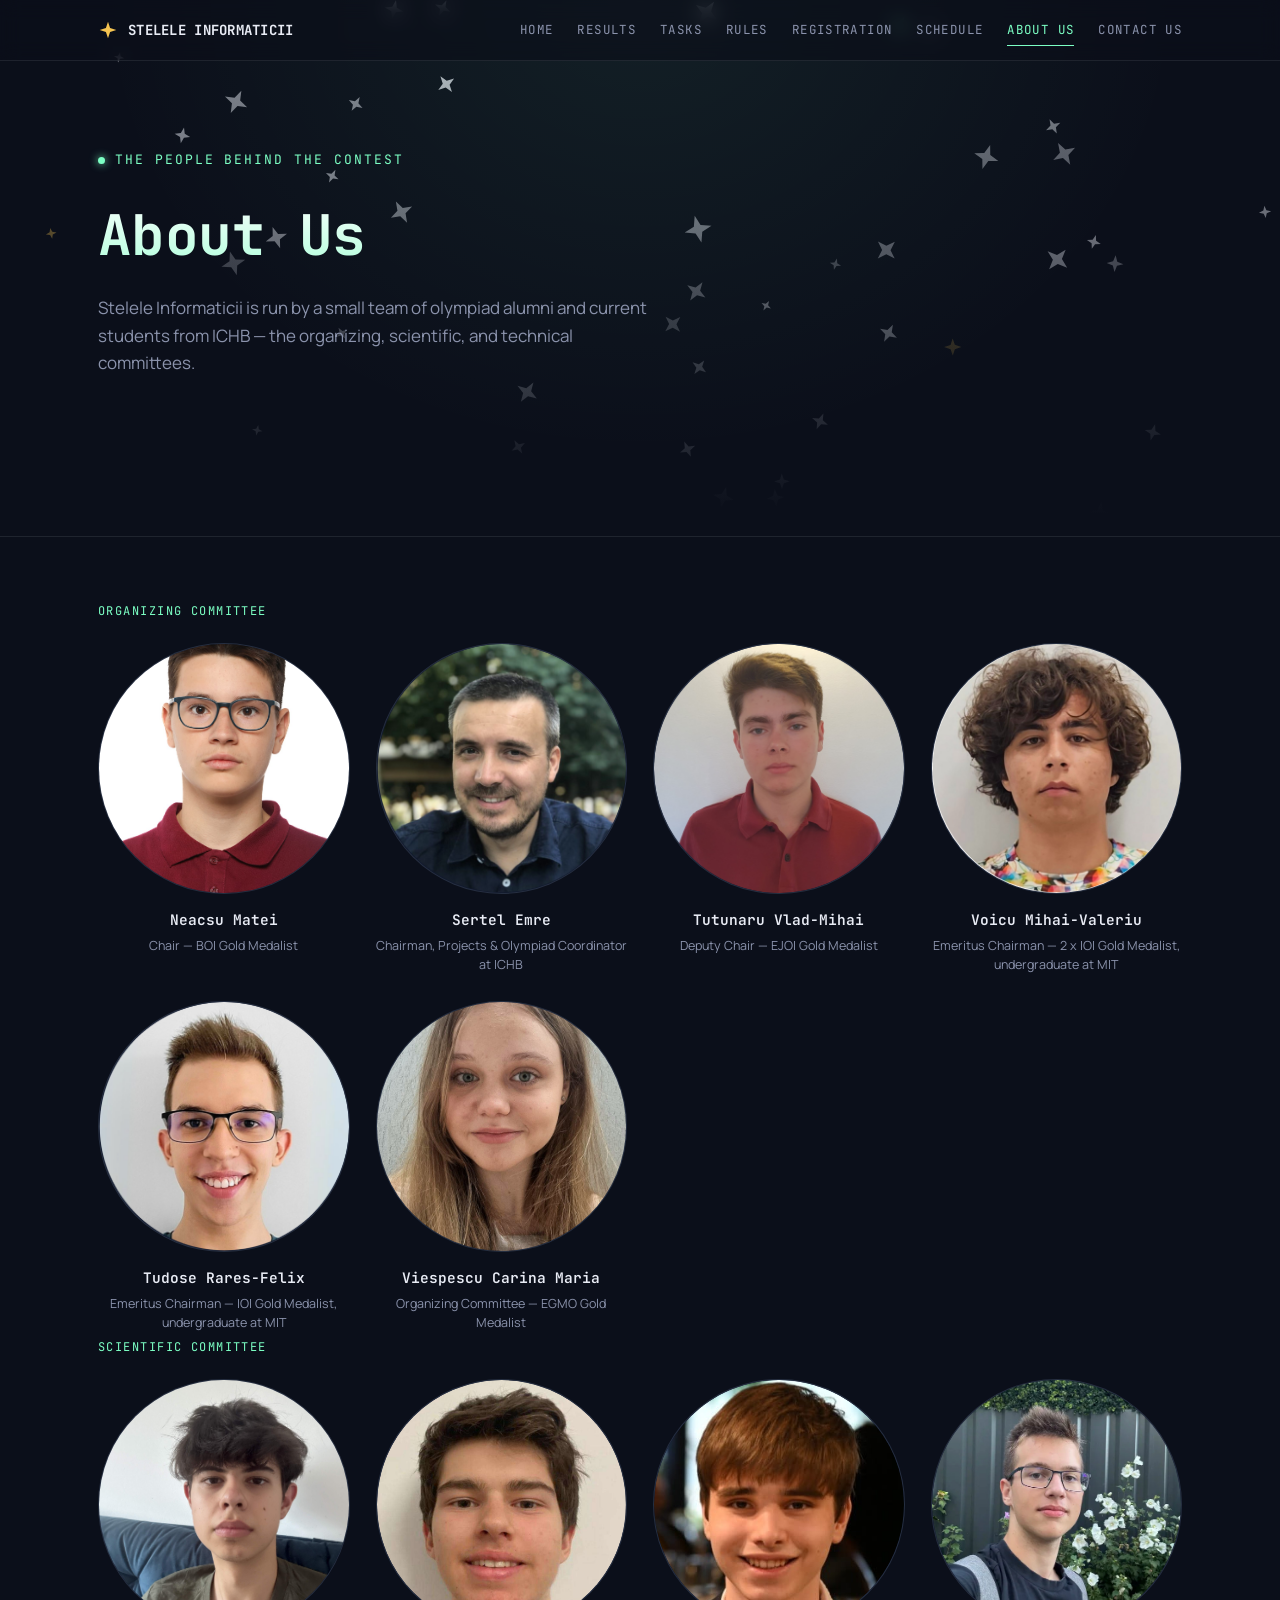
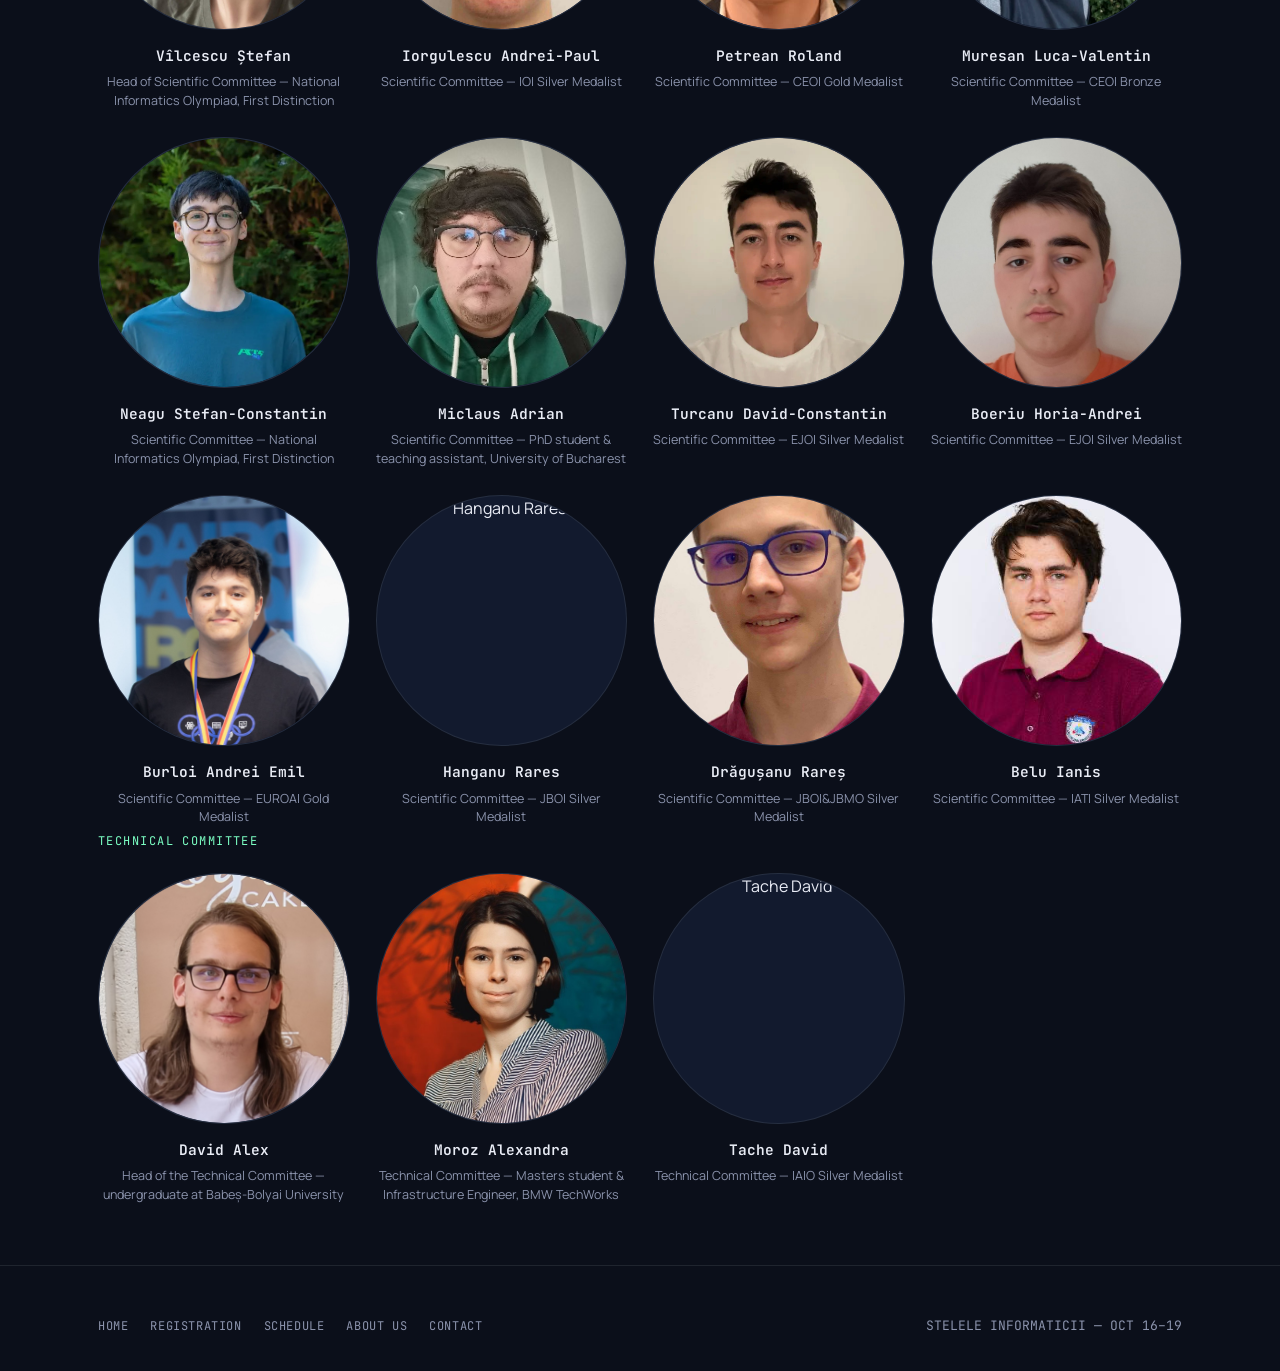
==== commit 2e75cd78: "skibidi" ====
--- a/about.html
+++ b/about.html
@@ -170,6 +170,11 @@
         <h3>Moroz Alexandra</h3>
         <p>Technical Committee — Masters student & Infrastructure Engineer, BMW TechWorks</p>
       </div>
+      <div class="team-card">
+        <div class="team-photo"><img src="uploads/photos/tache.png" alt="Tache David" loading="lazy"></div>
+        <h3>Tache David</h3>
+        <p>Technical Committee — IAIO Silver Medalist</p>
+      </div>
     </div>
 
   </div>
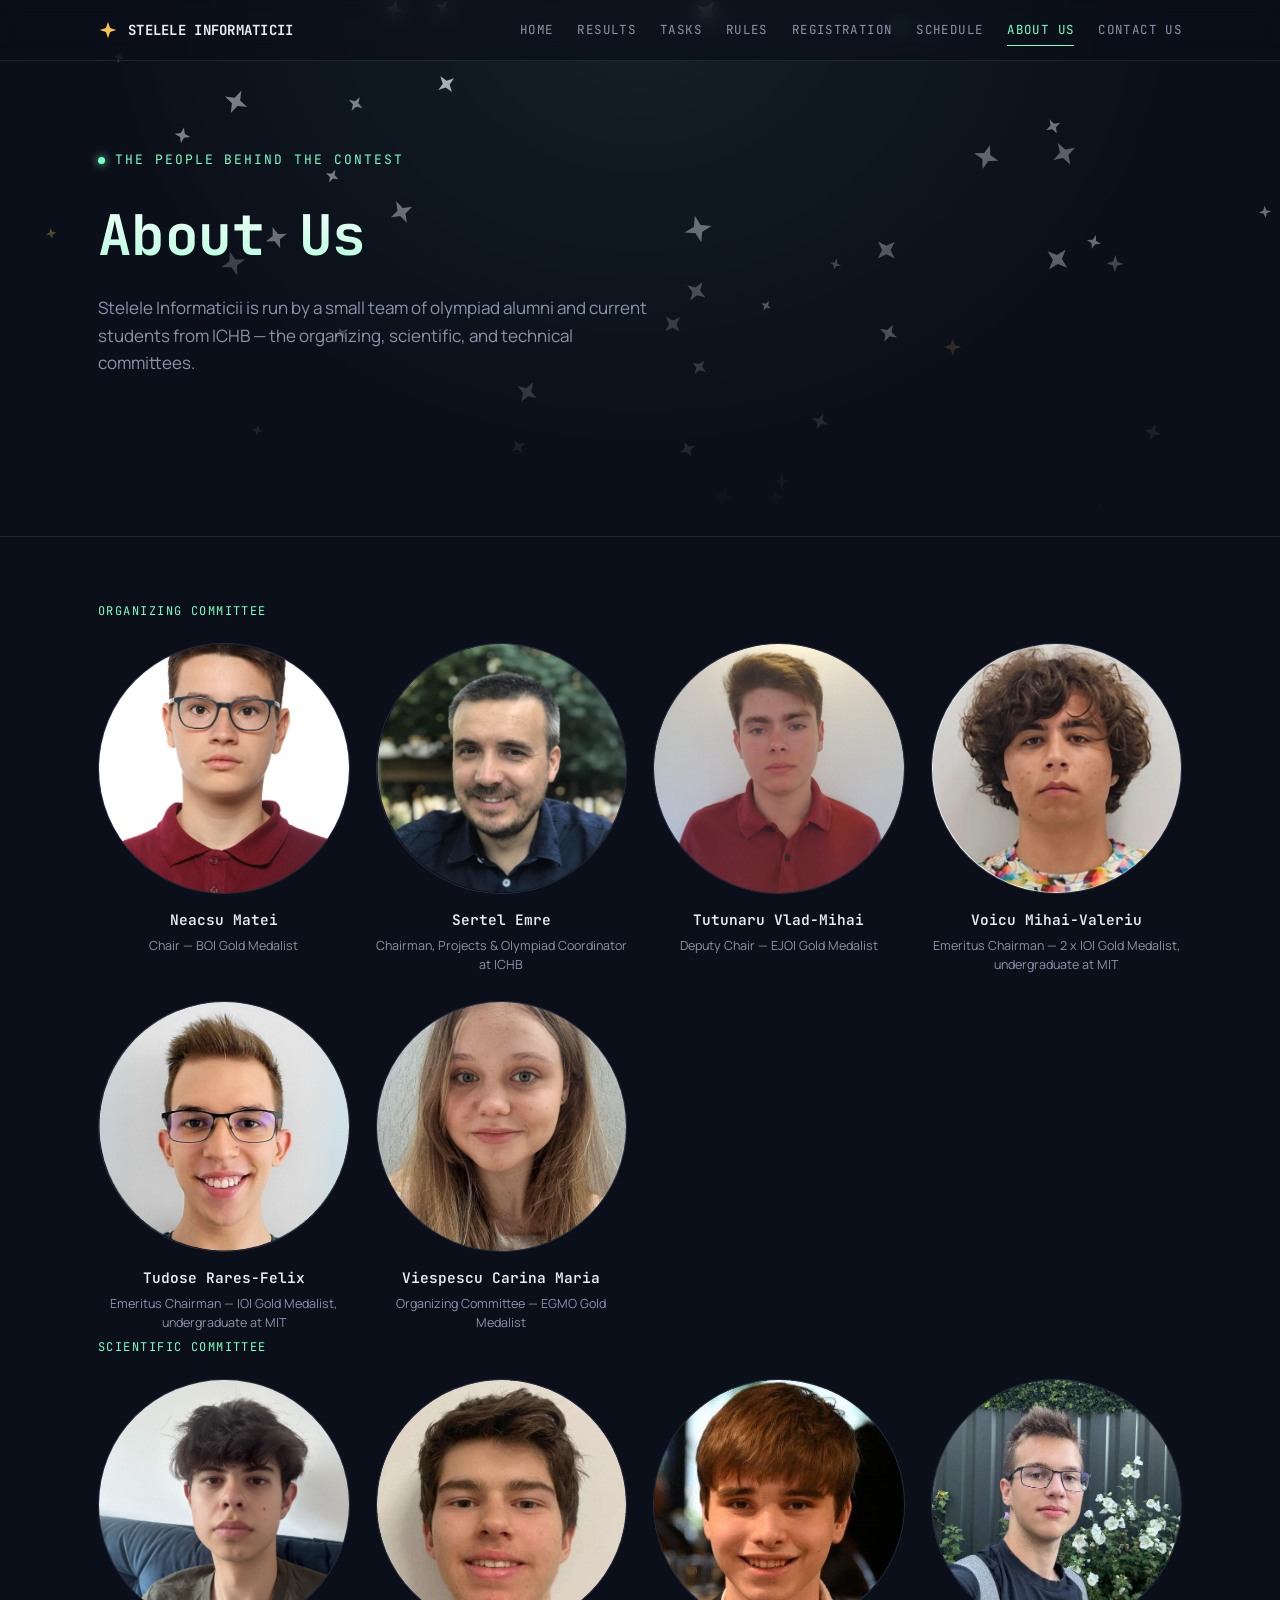
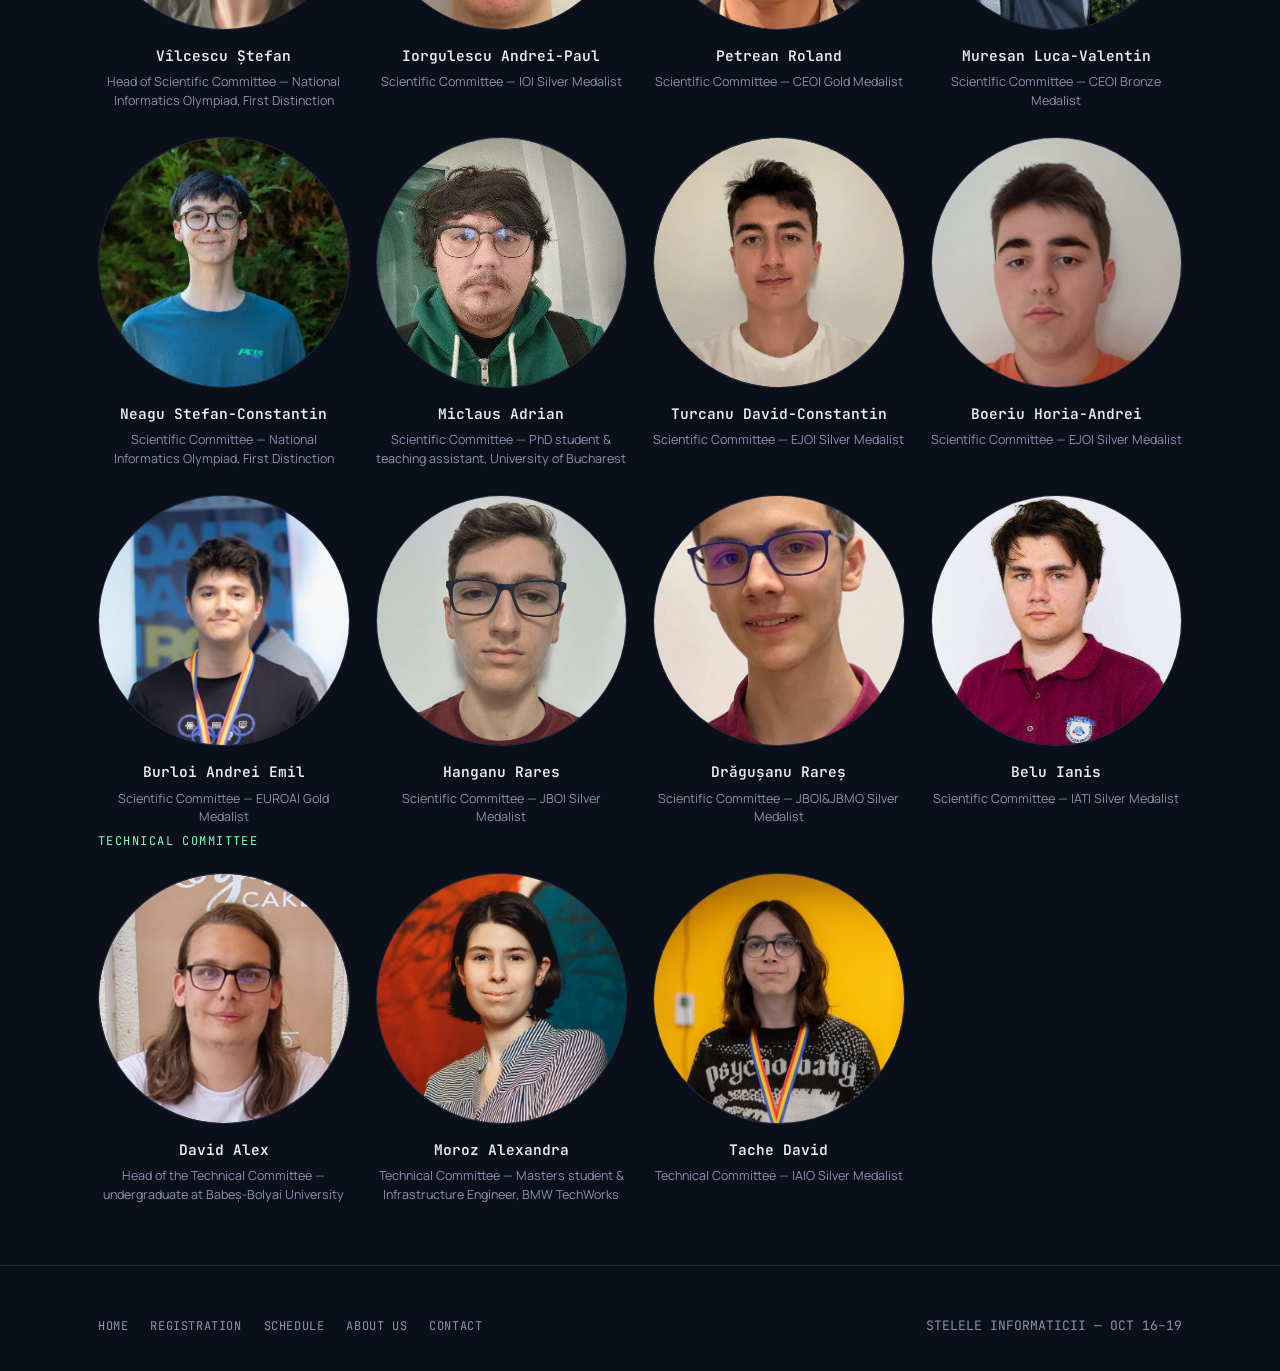
==== commit 6d5d939d: "jpgs" ====
--- a/about.html
+++ b/about.html
@@ -62,32 +62,32 @@
     <span class="team-group-label">Organizing Committee</span>
     <div class="team-grid">
       <div class="team-card">
-        <div class="team-photo"><img src="uploads/photos/neacsu.png" alt="Neacsu Matei" loading="lazy"></div>
+        <div class="team-photo"><img src="uploads/photos/neacsu.jpg" alt="Neacsu Matei" loading="lazy"></div>
         <h3>Neacsu Matei</h3>
         <p>Chair — BOI Gold Medalist</p>
       </div>
       <div class="team-card">
-        <div class="team-photo"><img src="uploads/photos/sertel.png" alt="Emre Sertel" loading="lazy"></div>
+        <div class="team-photo"><img src="uploads/photos/sertel.jpg" alt="Emre Sertel" loading="lazy"></div>
         <h3>Sertel Emre</h3>
         <p>Chairman, Projects & Olympiad Coordinator at ICHB</p>
       </div>
       <div class="team-card">
-        <div class="team-photo"><img src="uploads/photos/tutunaru.png" alt="Tutunaru Vlad-Mihai" loading="lazy"></div>
+        <div class="team-photo"><img src="uploads/photos/tutunaru.jpg" alt="Tutunaru Vlad-Mihai" loading="lazy"></div>
         <h3>Tutunaru Vlad-Mihai</h3>
         <p>Deputy Chair — EJOI Gold Medalist</p>
       </div>
       <div class="team-card">
-        <div class="team-photo"><img src="uploads/photos/voicu.png" alt="Voicu Mihai-Valeriu" loading="lazy"></div>
+        <div class="team-photo"><img src="uploads/photos/voicu.jpg" alt="Voicu Mihai-Valeriu" loading="lazy"></div>
         <h3>Voicu Mihai-Valeriu</h3>
         <p>Emeritus Chairman — 2 x IOI Gold Medalist, undergraduate at MIT</p>
       </div>
       <div class="team-card">
-        <div class="team-photo"><img src="uploads/photos/felix.png" alt="Tudose Rares-Felix" loading="lazy"></div>
+        <div class="team-photo"><img src="uploads/photos/felix.jpg" alt="Tudose Rares-Felix" loading="lazy"></div>
         <h3>Tudose Rares-Felix</h3>
         <p>Emeritus Chairman — IOI Gold Medalist, undergraduate at MIT</p>
       </div>
       <div class="team-card">
-        <div class="team-photo"><img src="uploads/photos/viespescu.png" alt="Viespescu Carina Maria" loading="lazy"></div>
+        <div class="team-photo"><img src="uploads/photos/viespescu.jpg" alt="Viespescu Carina Maria" loading="lazy"></div>
         <h3>Viespescu Carina Maria</h3>
         <p>Organizing Committee — EGMO Gold Medalist</p>
       </div>
@@ -95,63 +95,63 @@
     <span class="team-group-label">Scientific Committee</span>
     <div class="team-grid">
       <div class="team-card">
-        <div class="team-photo"><img src="uploads/photos/vilcescu.png" alt="Vîlcescu Ștefan" loading="lazy"></div>
+        <div class="team-photo"><img src="uploads/photos/vilcescu.jpg" alt="Vîlcescu Ștefan" loading="lazy"></div>
         <h3>Vîlcescu Ștefan</h3>
         <p>Head of Scientific Committee — National Informatics Olympiad, First Distinction</p>
       </div>
       <div class="team-card">
-        <div class="team-photo"><img src="uploads/photos/iorgulescu.png" alt="Iorgulescu Andrei-Paul" loading="lazy"></div>
+        <div class="team-photo"><img src="uploads/photos/iorgulescu.jpg" alt="Iorgulescu Andrei-Paul" loading="lazy"></div>
         <h3>Iorgulescu Andrei-Paul</h3>
         <p>Scientific Committee — IOI Silver Medalist</p>
       </div>
       <div class="team-card">
-        <div class="team-photo"><img src="uploads/photos/petrean.png" alt="Roland Petrean" loading="lazy"></div>
+        <div class="team-photo"><img src="uploads/photos/petrean.jpg" alt="Roland Petrean" loading="lazy"></div>
         <h3>Petrean Roland</h3>
         <p>Scientific Committee — CEOI Gold Medalist</p>
       </div>
       <div class="team-card">
-        <div class="team-photo"><img src="uploads/photos/muresan.png" alt="Muresan Luca-Valentin" loading="lazy"></div>
+        <div class="team-photo"><img src="uploads/photos/muresan.jpg" alt="Muresan Luca-Valentin" loading="lazy"></div>
         <h3>Muresan Luca-Valentin</h3>
         <p>Scientific Committee — CEOI Bronze Medalist</p>
       </div>
       <div class="team-card">
-        <div class="team-photo"><img src="uploads/photos/neagu.png" alt="Neagu Stefan-Constantin" loading="lazy"></div>
+        <div class="team-photo"><img src="uploads/photos/neagu.jpg" alt="Neagu Stefan-Constantin" loading="lazy"></div>
         <h3>Neagu Stefan-Constantin</h3>
         <p>Scientific Committee — National Informatics Olympiad, First Distinction</p>
       </div>
       <div class="team-card">
-        <div class="team-photo"><img src="uploads/photos/miclaus.png" alt="Miclaus Adrian" loading="lazy"></div>
+        <div class="team-photo"><img src="uploads/photos/miclaus.jpg" alt="Miclaus Adrian" loading="lazy"></div>
         <h3>Miclaus Adrian</h3>
         <p>Scientific Committee — PhD student &amp; teaching assistant, University of Bucharest</p>
       </div>
       <div class="team-card">
-        <div class="team-photo"><img src="uploads/photos/turcanu.png" alt="Turcanu David-Constantin" loading="lazy"></div>
+        <div class="team-photo"><img src="uploads/photos/turcanu.jpg" alt="Turcanu David-Constantin" loading="lazy"></div>
         <h3>Turcanu David-Constantin</h3>
         <p>Scientific Committee — EJOI Silver Medalist</p>
       </div>
       <div class="team-card">
-        <div class="team-photo"><img src="uploads/photos/boeriu.png" alt="Boeriu Horia-Andrei" loading="lazy"></div>
+        <div class="team-photo"><img src="uploads/photos/boeriu.jpg" alt="Boeriu Horia-Andrei" loading="lazy"></div>
         <h3>Boeriu Horia-Andrei</h3>
         <p>Scientific Committee — EJOI Silver Medalist</p>
       </div>
       <div class="team-card">
-        <div class="team-photo"><img src="uploads/photos/burloi.png" alt="Burloi Andrei Emil" loading="lazy"></div>
+        <div class="team-photo"><img src="uploads/photos/burloi.jpg" alt="Burloi Andrei Emil" loading="lazy"></div>
         <h3>Burloi Andrei Emil</h3>
         <p>Scientific Committee — EUROAI Gold Medalist</p>
       </div>
       <div class="team-card">
-        <div class="team-photo"><img src="uploads/photos/hanganu.png" alt="Hanganu Rares" loading="lazy"></div>
+        <div class="team-photo"><img src="uploads/photos/hanganu.jpg" alt="Hanganu Rares" loading="lazy"></div>
         <h3>Hanganu Rares</h3>
         <p>Scientific Committee — JBOI Silver Medalist</p>
       </div>
       <div class="team-card">
-        <div class="team-photo"><img src="uploads/photos/dragusanu.png" alt="Drăgușanu Rareș" loading="lazy"></div>
+        <div class="team-photo"><img src="uploads/photos/dragusanu.jpg" alt="Drăgușanu Rareș" loading="lazy"></div>
         <h3>Drăgușanu Rareș</h3>
         <p>Scientific Committee — JBOI&JBMO Silver Medalist</p>
         </p>
       </div>
       <div class="team-card">
-        <div class="team-photo"><img src="uploads/photos/belu.png" alt="Belu Ianis" loading="lazy"></div>
+        <div class="team-photo"><img src="uploads/photos/belu.jpg" alt="Belu Ianis" loading="lazy"></div>
         <h3>Belu Ianis</h3>
         <p>Scientific Committee — IATI Silver Medalist</p>
         </p>
@@ -161,17 +161,17 @@
     <span class="team-group-label">Technical Committee</span>
     <div class="team-grid">
       <div class="team-card">
-        <div class="team-photo"><img src="uploads/photos/alex.png" alt="David Alex" loading="lazy"></div>
+        <div class="team-photo"><img src="uploads/photos/alex.jpg" alt="David Alex" loading="lazy"></div>
         <h3>David Alex</h3>
         <p>Head of the Technical Committee — undergraduate at Babeș-Bolyai University</p>
       </div>
         <div class="team-card">
-        <div class="team-photo"><img src="uploads/photos/moroz.png" alt="Moroz Alexandra" loading="lazy"></div>
+        <div class="team-photo"><img src="uploads/photos/moroz.jpg" alt="Moroz Alexandra" loading="lazy"></div>
         <h3>Moroz Alexandra</h3>
         <p>Technical Committee — Masters student & Infrastructure Engineer, BMW TechWorks</p>
       </div>
       <div class="team-card">
-        <div class="team-photo"><img src="uploads/photos/tache.png" alt="Tache David" loading="lazy"></div>
+        <div class="team-photo"><img src="uploads/photos/tache.jpg" alt="Tache David" loading="lazy"></div>
         <h3>Tache David</h3>
         <p>Technical Committee — IAIO Silver Medalist</p>
       </div>
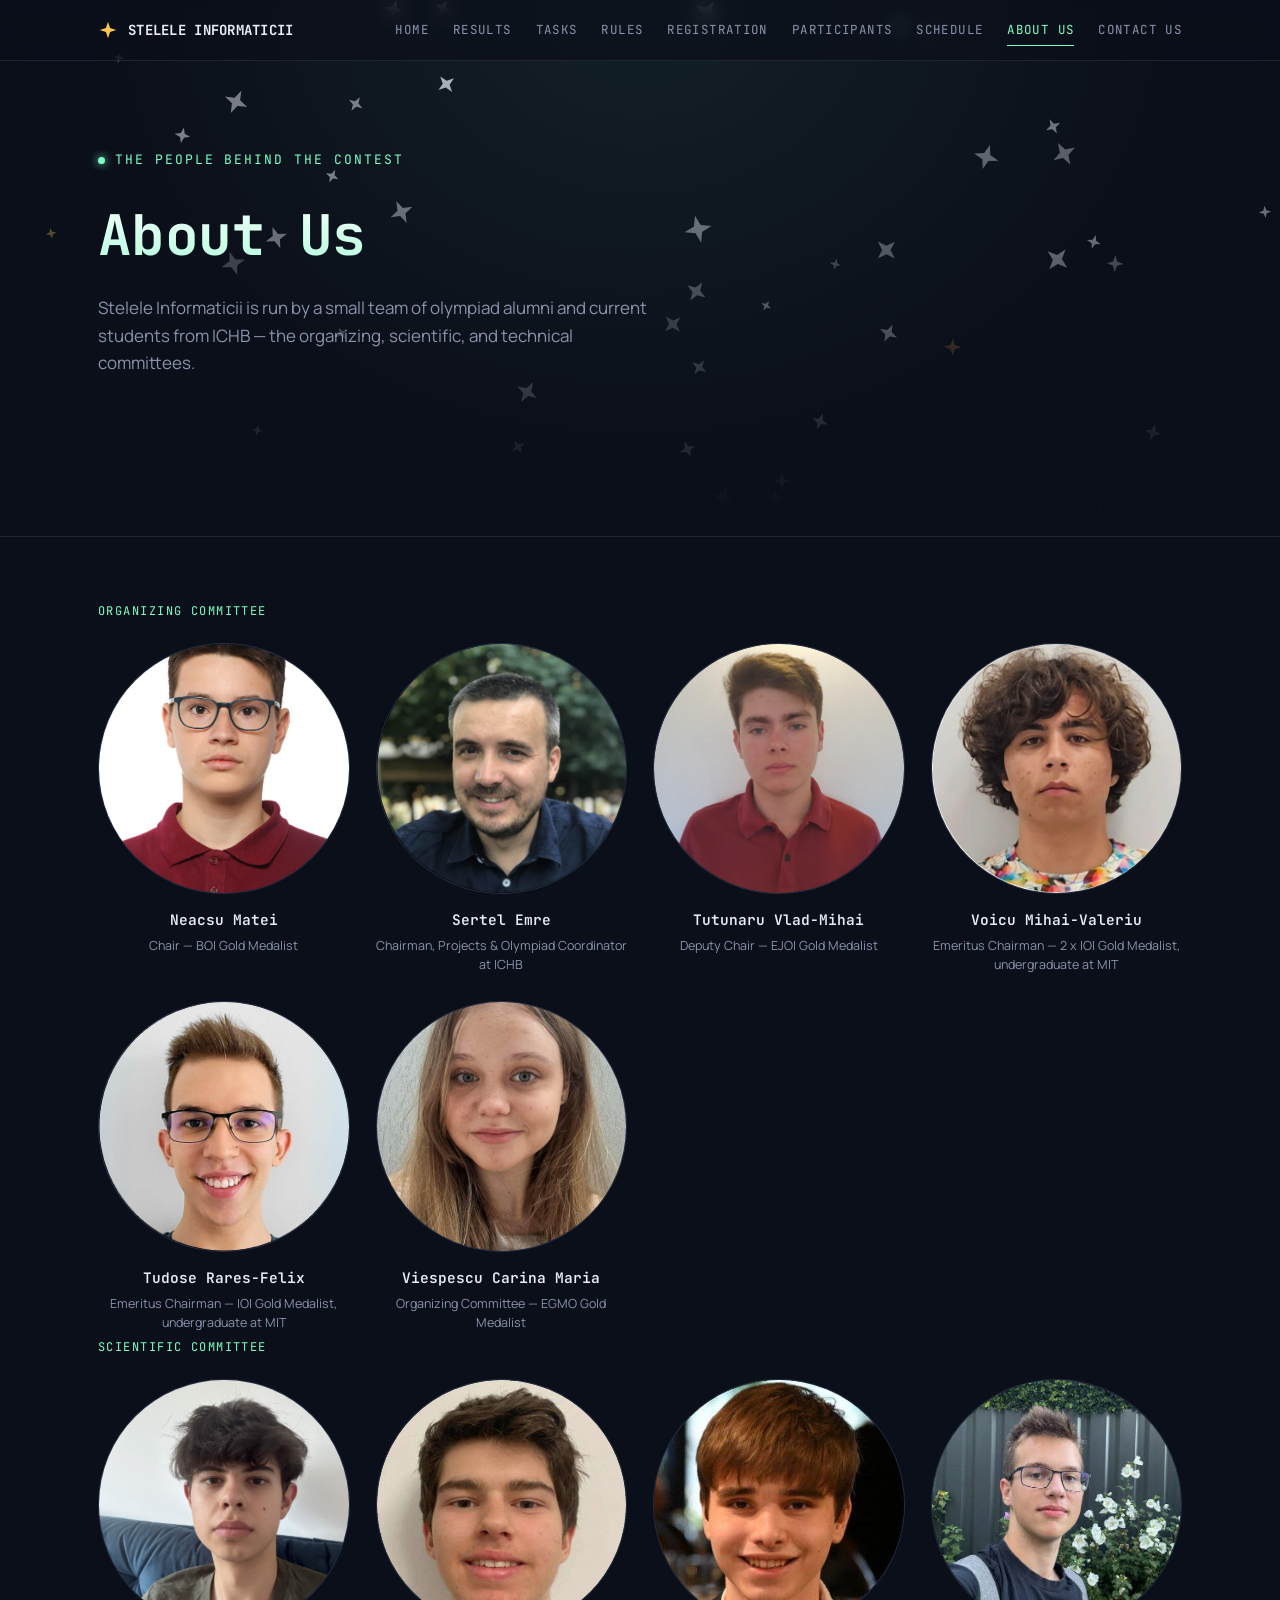
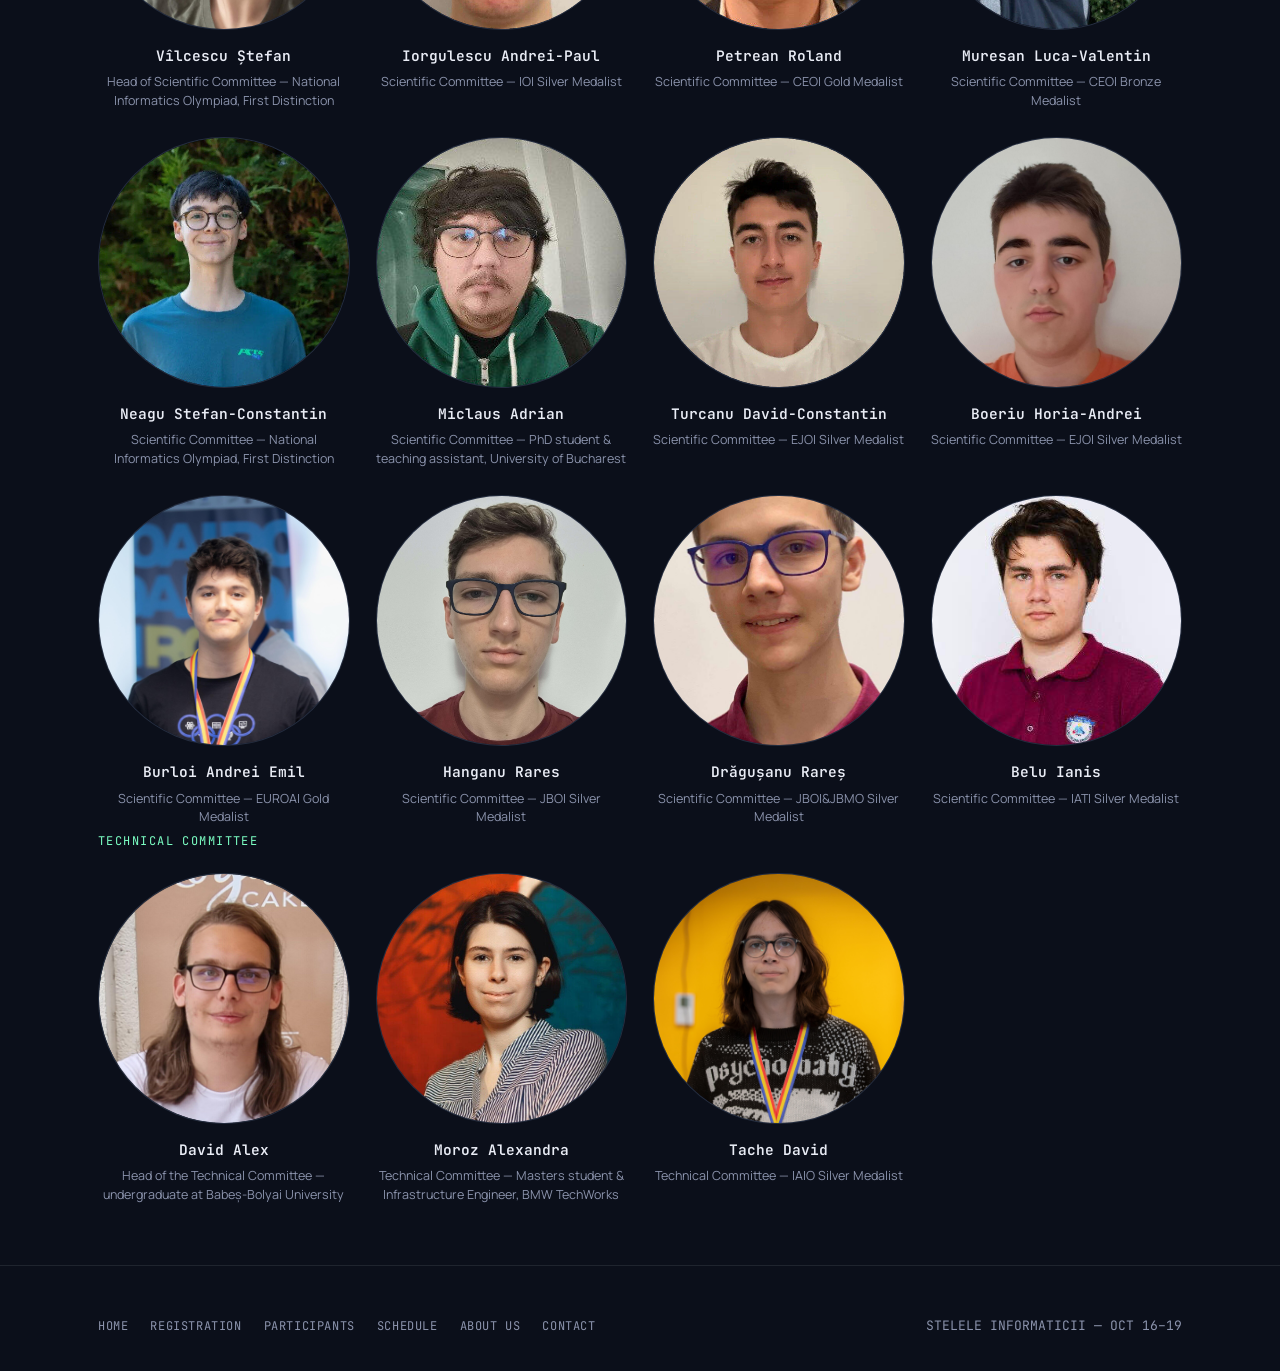
==== commit b389ca63: "real" ====
--- a/about.html
+++ b/about.html
@@ -40,6 +40,7 @@
       <a href="/tasks">Tasks</a>
       <a href="/rules">Rules</a>
       <a href="/registration">Registration</a>
+      <a href="/participants">Participants</a>
       <a href="/schedule">Schedule</a>
       <a href="/about" class="active">About Us</a>
       <a href="/contact">Contact Us</a>
@@ -185,6 +186,7 @@
     <div class="footer-links">
       <a href="/">Home</a>
       <a href="/registration">Registration</a>
+      <a href="/participants">Participants</a>
       <a href="/schedule">Schedule</a>
       <a href="/about">About Us</a>
       <a href="/contact">Contact</a>
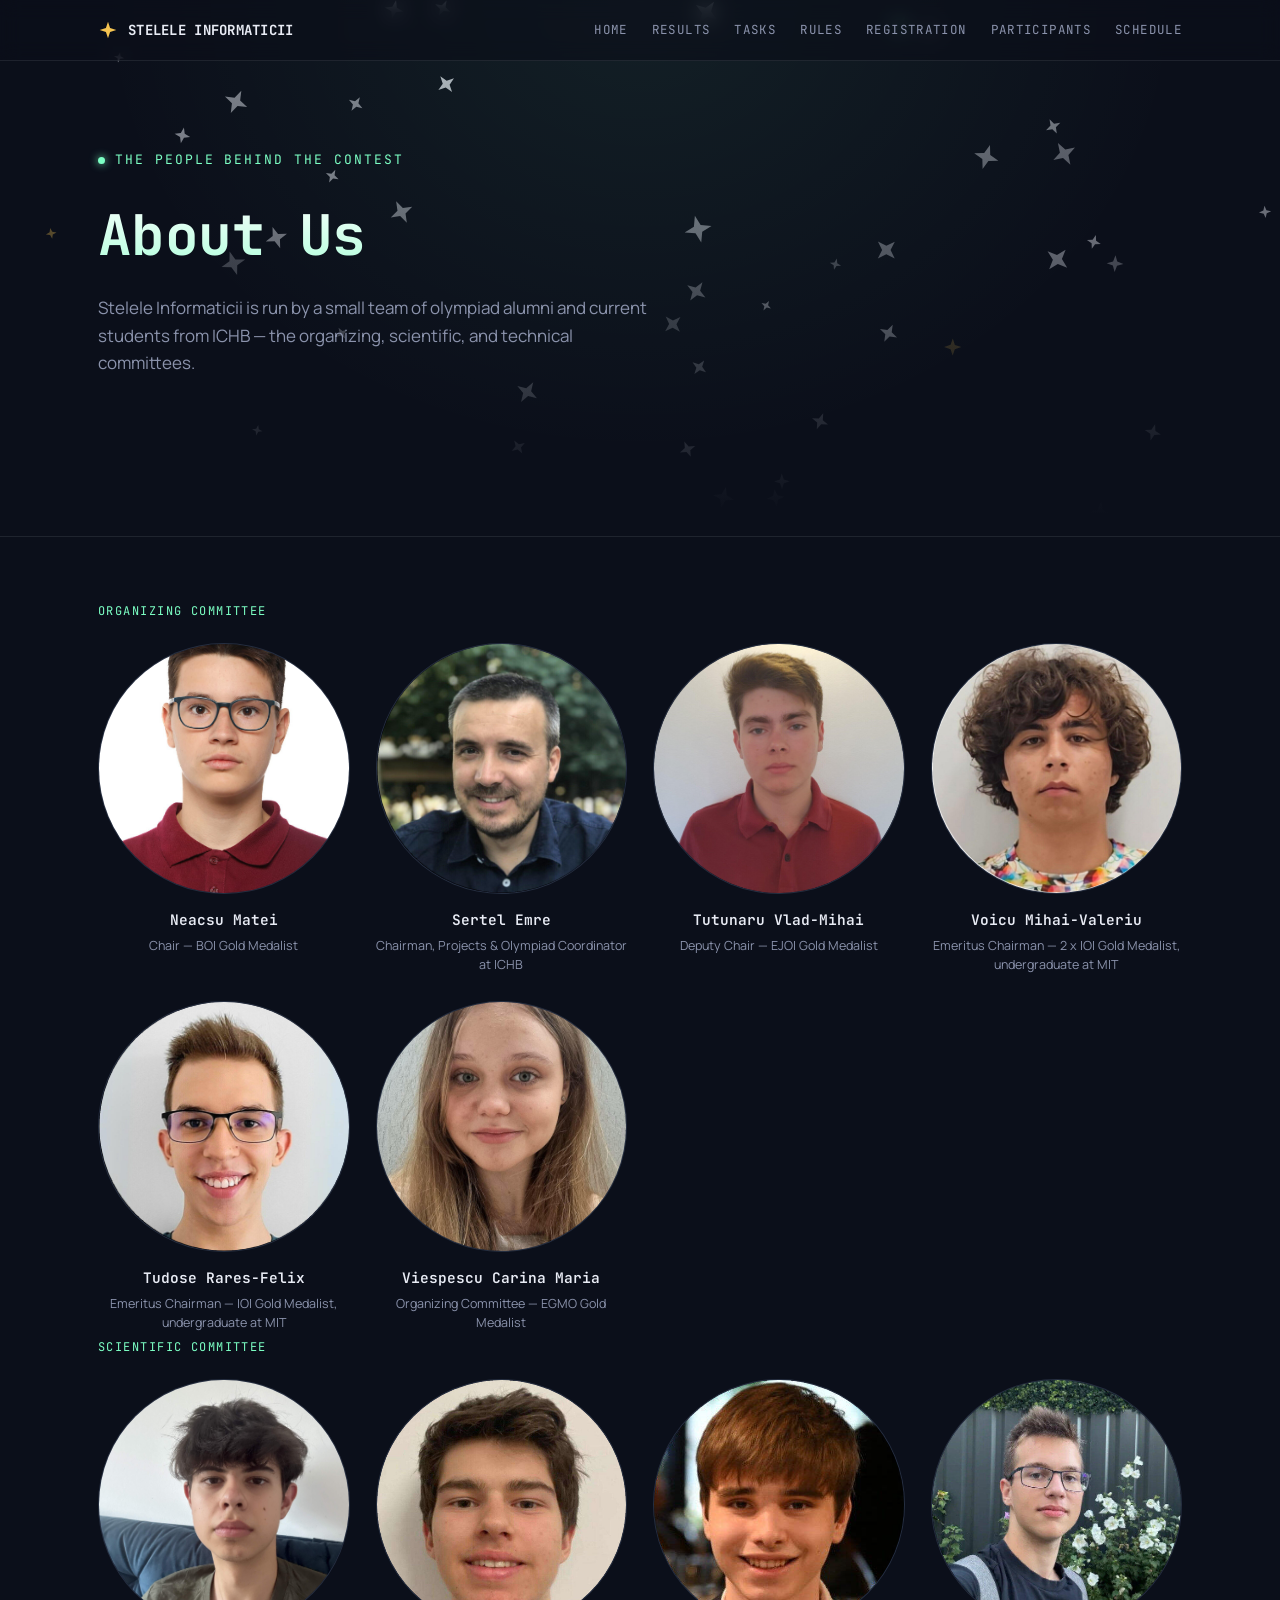
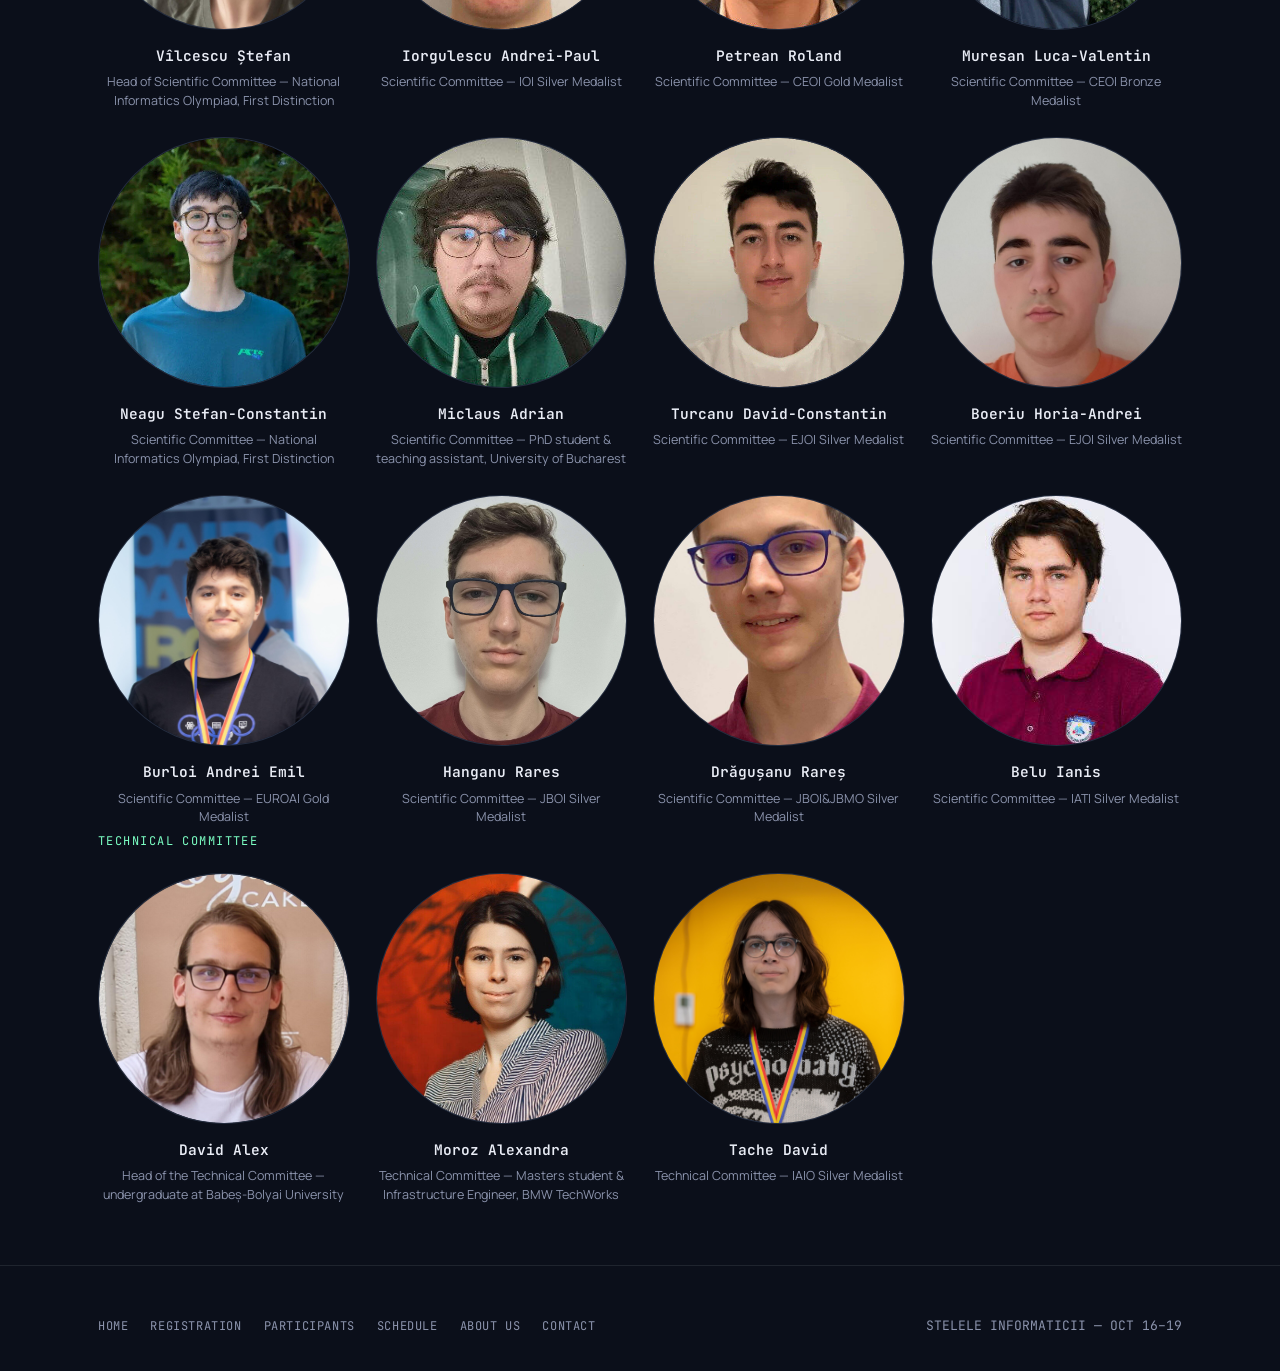
==== commit 94b3db83: "add stuff" ====
--- a/about.html
+++ b/about.html
@@ -42,8 +42,6 @@
       <a href="/registration">Registration</a>
       <a href="/participants">Participants</a>
       <a href="/schedule">Schedule</a>
-      <a href="/about" class="active">About Us</a>
-      <a href="/contact">Contact Us</a>
     </div>
   </nav>
 </header>
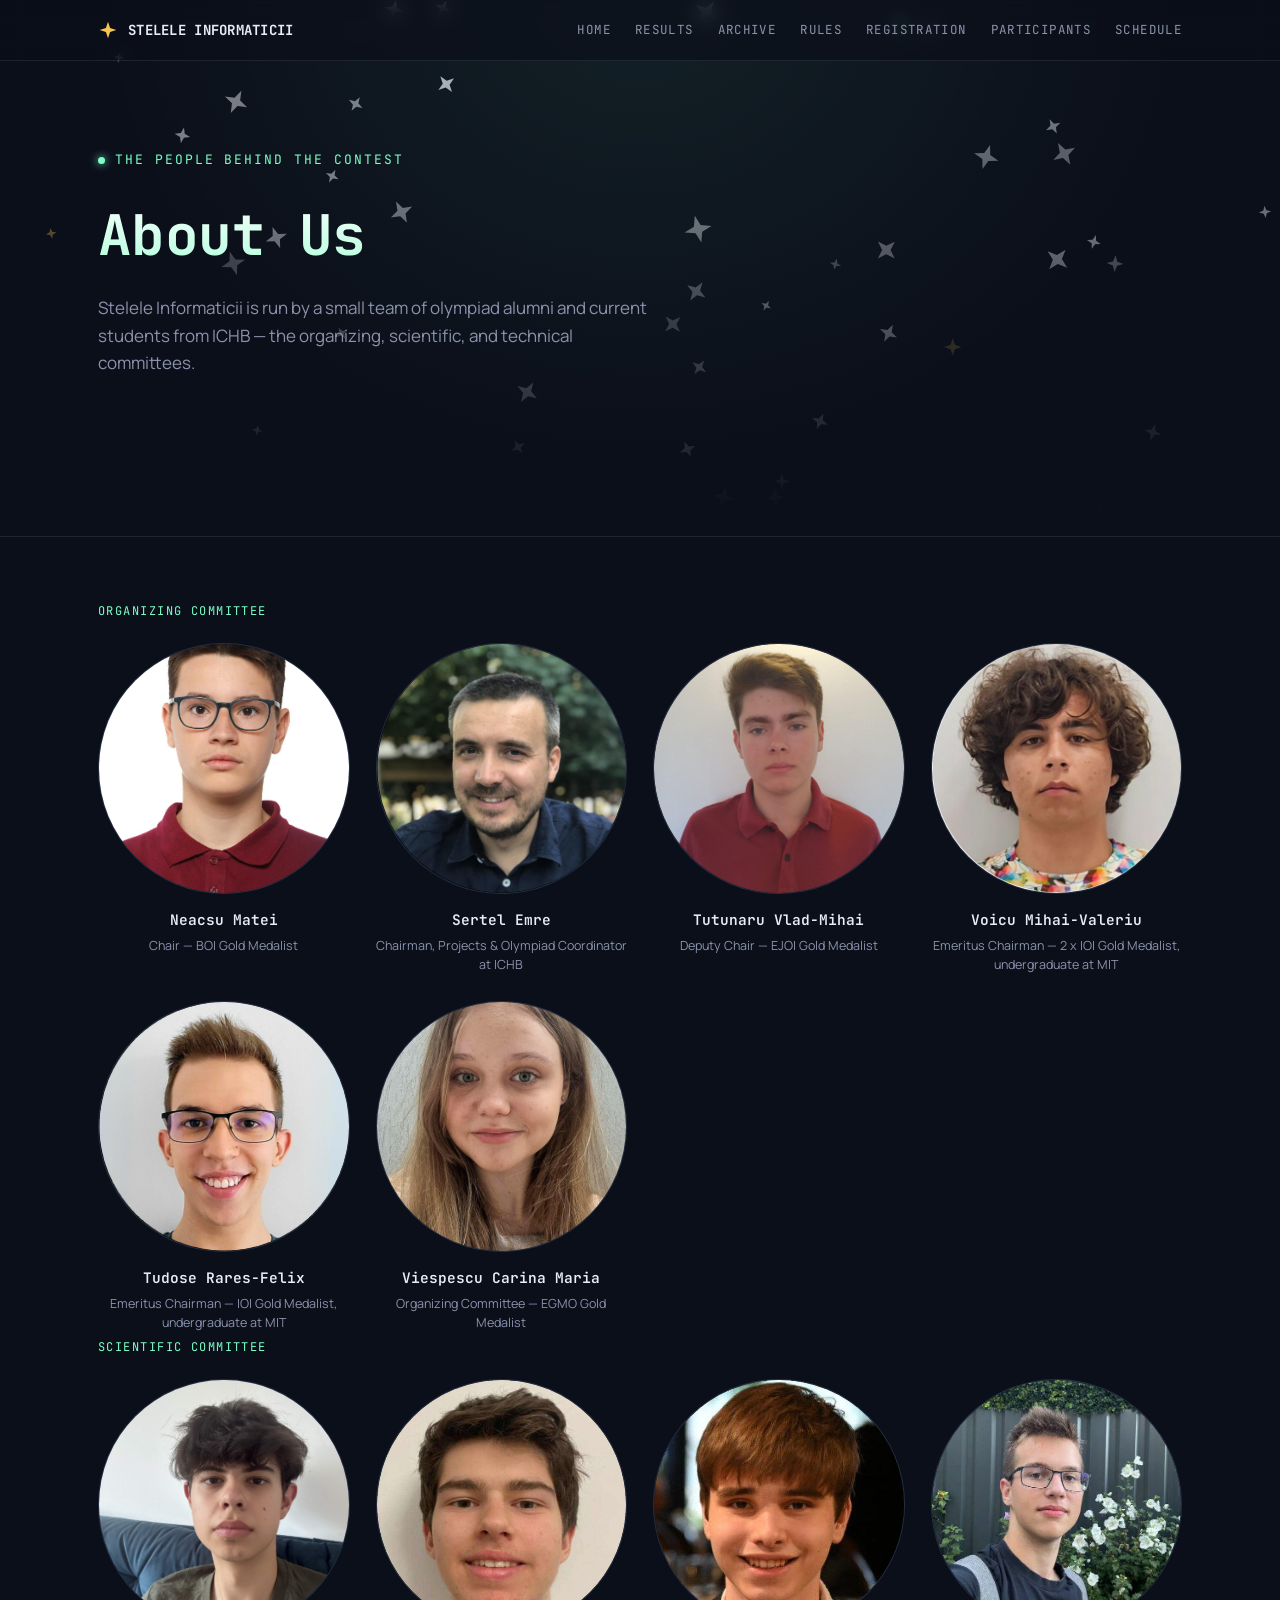
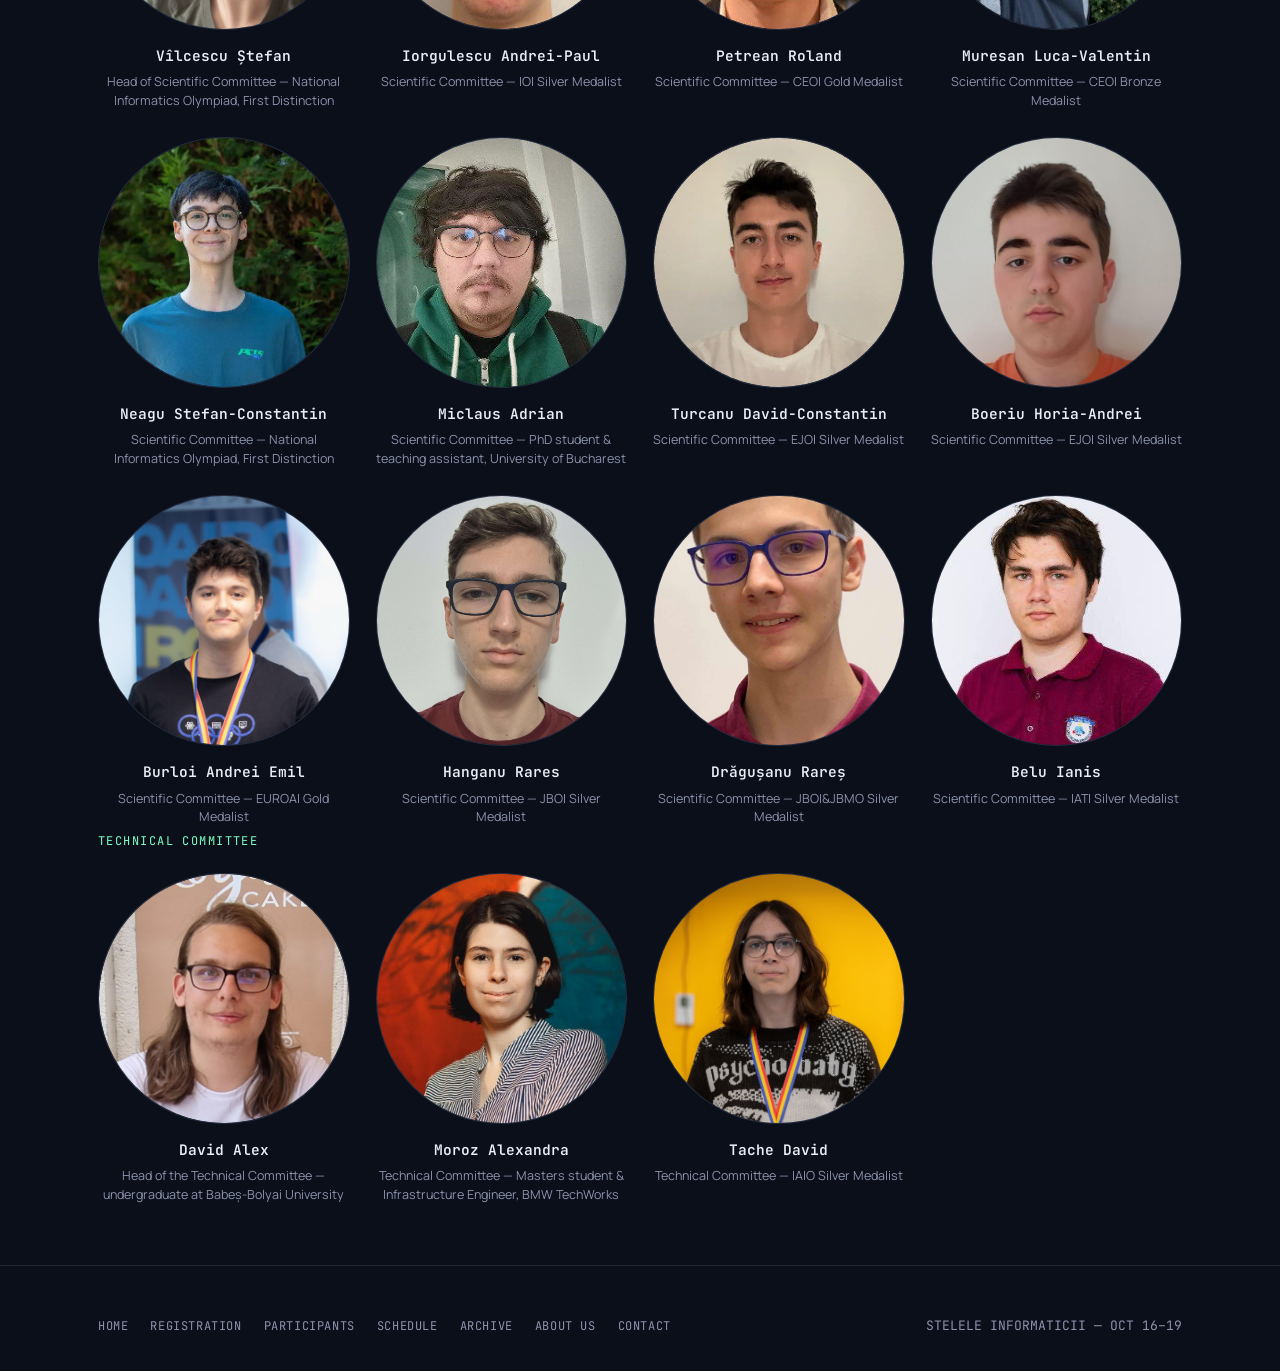
==== commit 6c21cddd: "stufs" ====
--- a/about.html
+++ b/about.html
@@ -37,7 +37,7 @@
     <div class="navlinks" id="navLinks">
       <a href="/">Home</a>
       <a href="/results">Results</a>
-      <a href="/tasks">Tasks</a>
+      <a href="/archive">Archive</a>
       <a href="/rules">Rules</a>
       <a href="/registration">Registration</a>
       <a href="/participants">Participants</a>
@@ -186,6 +186,7 @@
       <a href="/registration">Registration</a>
       <a href="/participants">Participants</a>
       <a href="/schedule">Schedule</a>
+      <a href="/archive">Archive</a>
       <a href="/about">About Us</a>
       <a href="/contact">Contact</a>
     </div>
